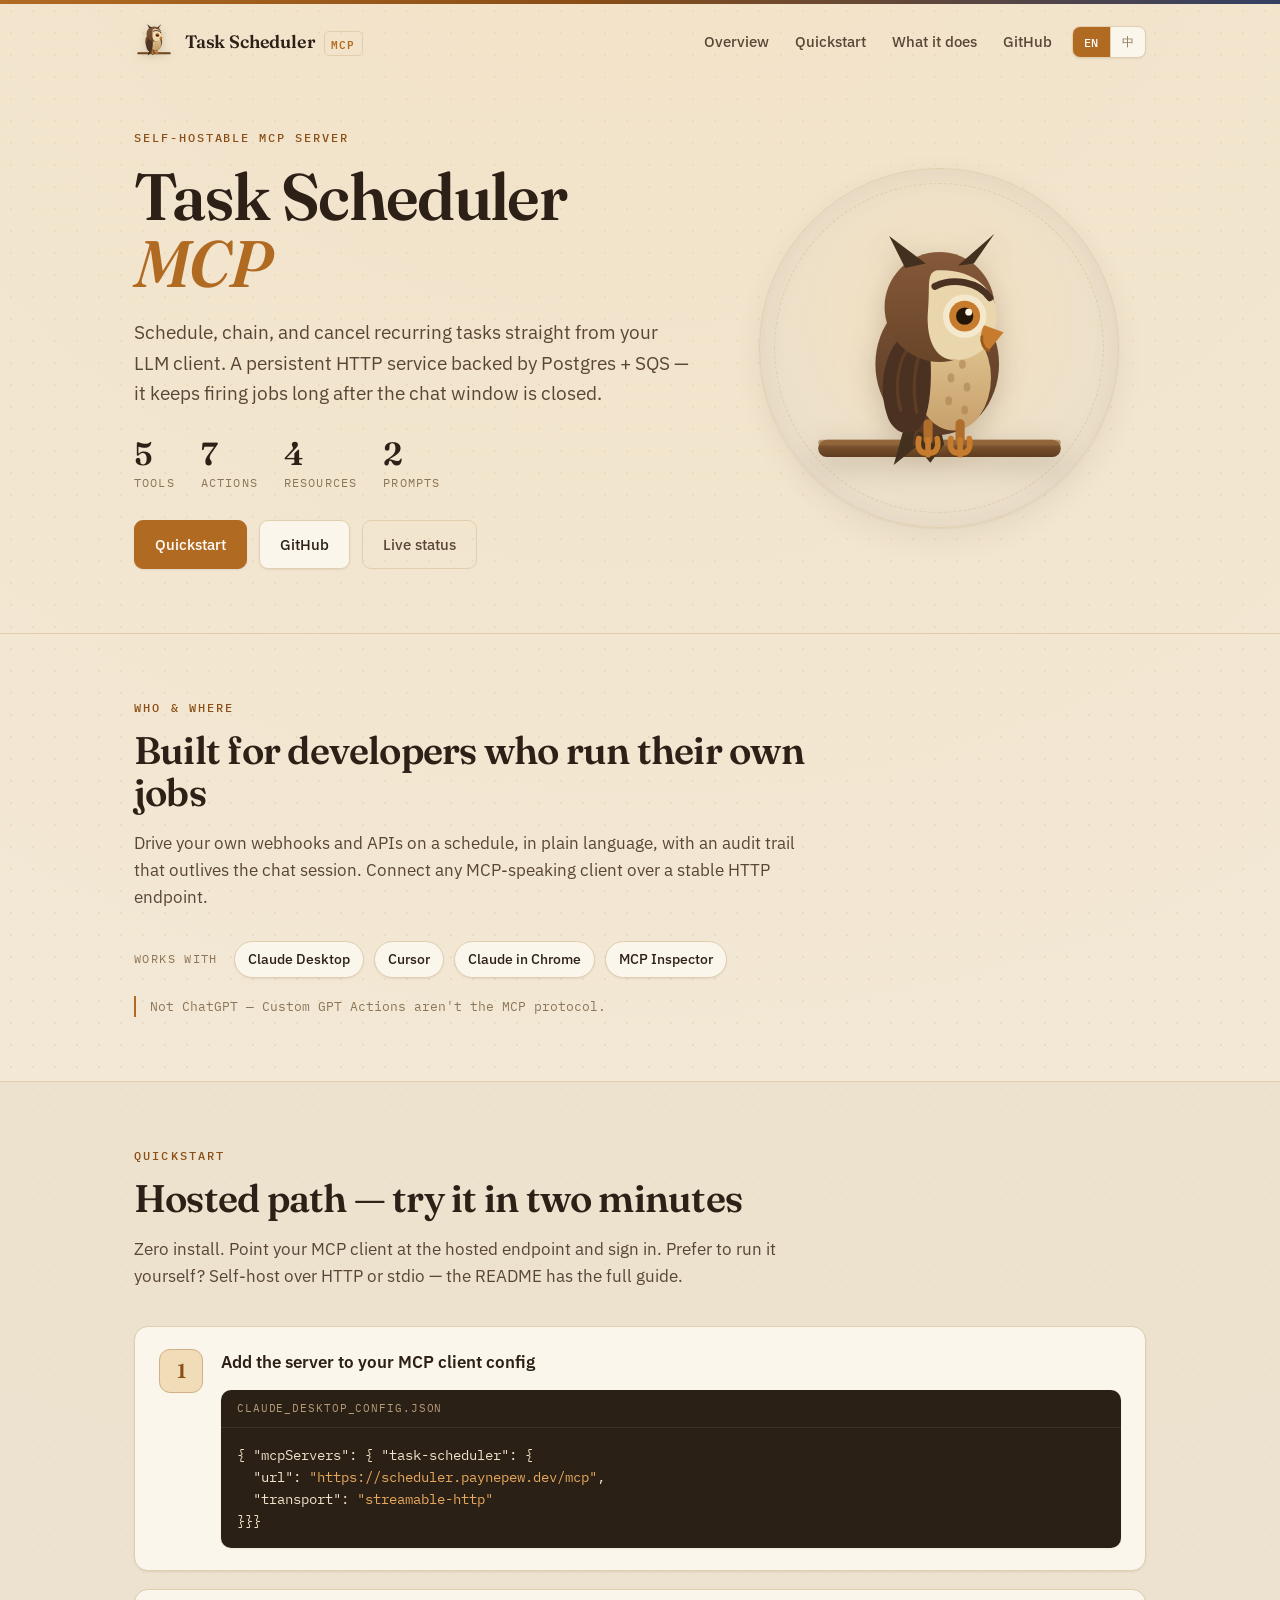
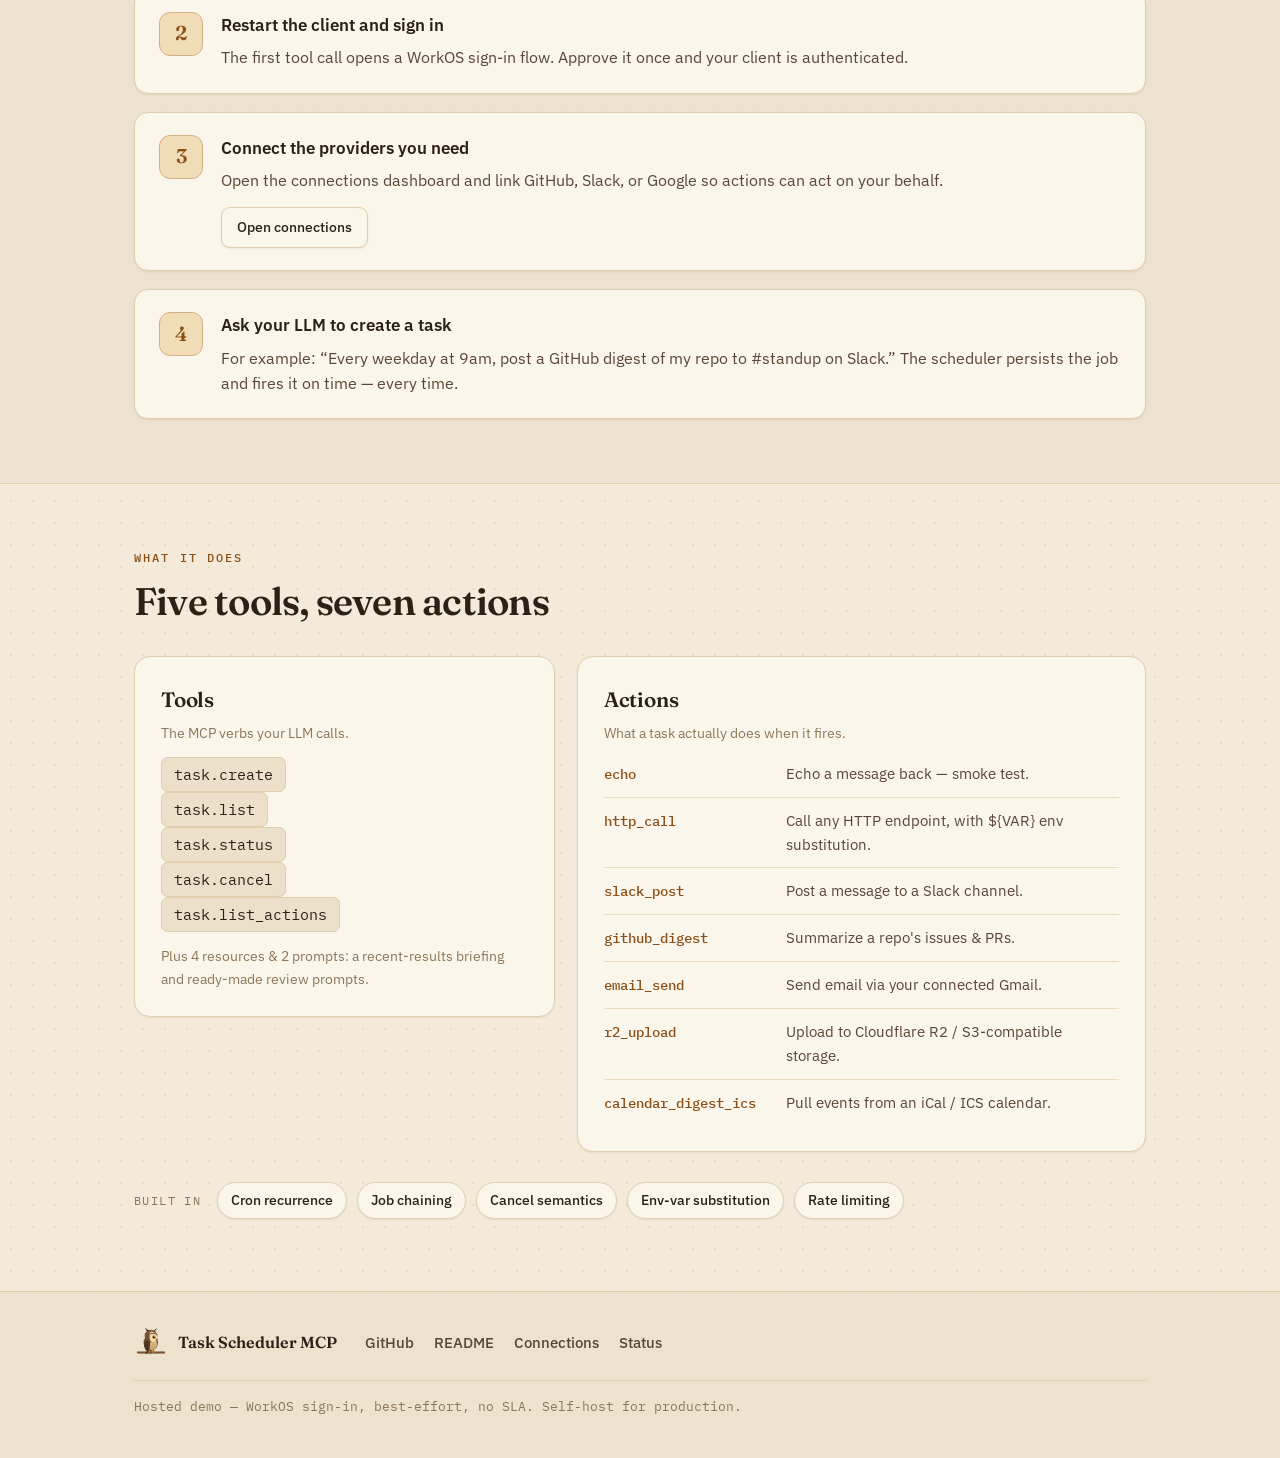
==== app/web/static/index.html @ 5f72a552 "feat: rebrand landing page (bilingual, beige design tokens, owl mark) Rebuild the static landing pag" ====
<!DOCTYPE html>
<html lang="en">
<head>
  <meta charset="UTF-8" />
  <meta name="viewport" content="width=device-width, initial-scale=1.0" />
  <meta name="description" data-en="Task Scheduler MCP — a self-hostable MCP server that lets your LLM client schedule, chain, and cancel recurring tasks, backed by Postgres + SQS." data-zh="Task Scheduler MCP — 一個可自架的 MCP 伺服器，讓你的 LLM 客戶端排程、串接、取消週期性任務，由 Postgres + SQS 驅動。" content="Task Scheduler MCP — a self-hostable MCP server that lets your LLM client schedule, chain, and cancel recurring tasks, backed by Postgres + SQS." />
  <meta name="theme-color" content="#F3EADA" />
  <meta property="og:type" content="website" />
  <meta property="og:url" content="https://scheduler.paynepew.dev/" />
  <meta property="og:title" content="Task Scheduler MCP" />
  <meta property="og:description" content="A self-hostable MCP server that lets your LLM client schedule, chain, and cancel recurring tasks." />
  <meta property="og:image" content="https://scheduler.paynepew.dev/og-image.png" />
  <meta property="og:image:width" content="1200" />
  <meta property="og:image:height" content="630" />
  <meta name="twitter:card" content="summary_large_image" />
  <meta name="twitter:title" content="Task Scheduler MCP" />
  <meta name="twitter:description" content="A self-hostable MCP server that lets your LLM client schedule, chain, and cancel recurring tasks." />
  <meta name="twitter:image" content="https://scheduler.paynepew.dev/og-image.png" />
  <title>Task Scheduler MCP</title>
  <link rel="icon" type="image/svg+xml" href="favicon.svg" />
  <link rel="apple-touch-icon" href="favicon.svg" />
  <link rel="preconnect" href="https://fonts.googleapis.com" />
  <link rel="preconnect" href="https://fonts.gstatic.com" crossorigin />
  <link href="https://fonts.googleapis.com/css2?family=Fraunces:opsz,wght@9..144,400;9..144,500;9..144,600;9..144,700&family=IBM+Plex+Mono:wght@400;500;600&family=IBM+Plex+Sans:wght@400;500;600&display=swap" rel="stylesheet" />
  <link rel="stylesheet" href="style.css" />
</head>
<body>
  <header class="site-header">
    <a class="brand" href="/" aria-label="Task Scheduler MCP home">
      <img src="owl.svg" alt="" width="40" height="40" class="brand-mark" />
      <span class="brand-name">Task&nbsp;Scheduler<span class="brand-mcp">MCP</span></span>
    </a>
    <nav class="site-nav" aria-label="Primary">
      <a href="#what" data-en="Overview" data-zh="總覽">Overview</a>
      <a href="#quickstart" data-en="Quickstart" data-zh="快速開始">Quickstart</a>
      <a href="#surface" data-en="What it does" data-zh="功能">What it does</a>
      <a href="https://github.com/PaynePew/task_scheduler_mcp">GitHub</a>
    </nav>
    <div class="lang" role="group" aria-label="Language / 語言">
      <button type="button" class="lang-btn" data-lang="en">EN</button>
      <button type="button" class="lang-btn" data-lang="zh">中</button>
    </div>
  </header>

  <main>
    <!-- HERO -->
    <section class="hero">
      <div class="hero-copy">
        <p class="kicker" data-en="Self-hostable MCP server" data-zh="可自架的 MCP 伺服器">Self-hostable MCP server</p>
        <h1 class="hero-title">Task Scheduler <span class="accent">MCP</span></h1>
        <p class="hero-tagline"
           data-en="Schedule, chain, and cancel recurring tasks straight from your LLM client. A persistent HTTP service backed by Postgres + SQS — it keeps firing jobs long after the chat window is closed."
           data-zh="直接從你的 LLM 客戶端排程、串接、取消週期性任務。一個由 Postgres + SQS 驅動的常駐 HTTP 服務 — 即使聊天視窗關掉，它仍會持續執行你的任務。">
          Schedule, chain, and cancel recurring tasks straight from your LLM client. A persistent HTTP service backed by Postgres + SQS — it keeps firing jobs long after the chat window is closed.
        </p>
        <ul class="stats" aria-label="MCP surface">
          <li><b>5</b><span data-en="tools" data-zh="工具">tools</span></li>
          <li><b>7</b><span data-en="actions" data-zh="動作">actions</span></li>
          <li><b>4</b><span data-en="resources" data-zh="資源">resources</span></li>
          <li><b>2</b><span data-en="prompts" data-zh="提示">prompts</span></li>
        </ul>
        <div class="cta-row">
          <a class="btn btn-primary" href="#quickstart" data-en="Quickstart" data-zh="快速開始">Quickstart</a>
          <a class="btn" href="https://github.com/PaynePew/task_scheduler_mcp">GitHub</a>
          <a class="btn btn-ghost" href="https://status.paynepew.dev" data-en="Live status" data-zh="服務狀態">Live status</a>
        </div>
      </div>
      <div class="hero-art" aria-hidden="true">
        <div class="moon-disc">
          <img src="owl.svg" alt="" width="300" height="300" class="hero-owl" />
        </div>
      </div>
    </section>

    <!-- OVERVIEW / CLIENTS -->
    <section id="what" class="band">
      <div class="wrap">
        <p class="eyebrow" data-en="Who &amp; where" data-zh="對象與環境">Who &amp; where</p>
        <h2 data-en="Built for developers who run their own jobs" data-zh="為自行管理任務的開發者打造">Built for developers who run their own jobs</h2>
        <p class="lead"
           data-en="Drive your own webhooks and APIs on a schedule, in plain language, with an audit trail that outlives the chat session. Connect any MCP-speaking client over a stable HTTP endpoint."
           data-zh="用自然語言，按排程驅動你自己的 webhook 與 API，並保留比聊天會話更長久的稽核紀錄。透過穩定的 HTTP 端點，連接任何支援 MCP 的客戶端。">
          Drive your own webhooks and APIs on a schedule, in plain language, with an audit trail that outlives the chat session. Connect any MCP-speaking client over a stable HTTP endpoint.
        </p>
        <div class="client-row">
          <span class="client-label" data-en="Works with" data-zh="支援">Works with</span>
          <span class="chip">Claude Desktop</span>
          <span class="chip">Cursor</span>
          <span class="chip">Claude in Chrome</span>
          <span class="chip">MCP Inspector</span>
        </div>
        <p class="fineprint"
           data-en="Not ChatGPT — Custom GPT Actions aren't the MCP protocol."
           data-zh="不支援 ChatGPT — Custom GPT Actions 並非 MCP 協定。">
          Not ChatGPT — Custom GPT Actions aren't the MCP protocol.
        </p>
      </div>
    </section>

    <!-- QUICKSTART -->
    <section id="quickstart" class="band band-alt">
      <div class="wrap">
        <p class="eyebrow" data-en="Quickstart" data-zh="快速開始">Quickstart</p>
        <h2 data-en="Hosted path — try it in two minutes" data-zh="託管路徑 — 兩分鐘上手">Hosted path — try it in two minutes</h2>
        <p class="lead"
           data-en="Zero install. Point your MCP client at the hosted endpoint and sign in. Prefer to run it yourself? Self-host over HTTP or stdio — the README has the full guide."
           data-zh="零安裝。把你的 MCP 客戶端指向託管端點並登入即可。想自己跑？可用 HTTP 或 stdio 自架 — 完整指南見 README。">
          Zero install. Point your MCP client at the hosted endpoint and sign in. Prefer to run it yourself? Self-host over HTTP or stdio — the README has the full guide.
        </p>

        <ol class="steps">
          <li class="step">
            <div class="step-no">1</div>
            <div class="step-body">
              <h3 data-en="Add the server to your MCP client config" data-zh="將伺服器加入 MCP 客戶端設定">Add the server to your MCP client config</h3>
              <pre class="code"><span class="code-tab">claude_desktop_config.json</span><code>{ "mcpServers": { "task-scheduler": {
  "url": <span class="s">"https://scheduler.paynepew.dev/mcp"</span>,
  "transport": <span class="s">"streamable-http"</span>
}}}</code></pre>
            </div>
          </li>
          <li class="step">
            <div class="step-no">2</div>
            <div class="step-body">
              <h3 data-en="Restart the client and sign in" data-zh="重啟客戶端並登入">Restart the client and sign in</h3>
              <p data-en="The first tool call opens a WorkOS sign-in flow. Approve it once and your client is authenticated."
                 data-zh="第一次呼叫工具會開啟 WorkOS 登入流程。核准一次後，你的客戶端即完成認證。">
                The first tool call opens a WorkOS sign-in flow. Approve it once and your client is authenticated.
              </p>
            </div>
          </li>
          <li class="step">
            <div class="step-no">3</div>
            <div class="step-body">
              <h3 data-en="Connect the providers you need" data-zh="連接你需要的服務">Connect the providers you need</h3>
              <p data-en="Open the connections dashboard and link GitHub, Slack, or Google so actions can act on your behalf."
                 data-zh="開啟連線面板，連接 GitHub、Slack 或 Google，讓動作能代你執行。">
                Open the connections dashboard and link GitHub, Slack, or Google so actions can act on your behalf.
              </p>
              <a class="btn btn-small" href="https://scheduler.paynepew.dev/connections" data-en="Open connections" data-zh="開啟連線面板">Open connections</a>
            </div>
          </li>
          <li class="step">
            <div class="step-no">4</div>
            <div class="step-body">
              <h3 data-en="Ask your LLM to create a task" data-zh="請你的 LLM 建立任務">Ask your LLM to create a task</h3>
              <p data-en="For example: “Every weekday at 9am, post a GitHub digest of my repo to #standup on Slack.” The scheduler persists the job and fires it on time — every time."
                 data-zh="例如：「每個工作日早上 9 點，把我 repo 的 GitHub 摘要貼到 Slack 的 #standup。」排程器會保存這個任務，並準時、每次都執行。">
                For example: “Every weekday at 9am, post a GitHub digest of my repo to #standup on Slack.” The scheduler persists the job and fires it on time — every time.
              </p>
            </div>
          </li>
        </ol>
      </div>
    </section>

    <!-- SURFACE -->
    <section id="surface" class="band">
      <div class="wrap">
        <p class="eyebrow" data-en="What it does" data-zh="功能">What it does</p>
        <h2 data-en="Five tools, seven actions" data-zh="五個工具，七種動作">Five tools, seven actions</h2>

        <div class="surface-grid">
          <div class="panel">
            <h3 class="panel-title" data-en="Tools" data-zh="工具">Tools</h3>
            <p class="panel-sub" data-en="The MCP verbs your LLM calls." data-zh="你的 LLM 呼叫的 MCP 動詞。">The MCP verbs your LLM calls.</p>
            <ul class="tool-list">
              <li><code>task.create</code></li>
              <li><code>task.list</code></li>
              <li><code>task.status</code></li>
              <li><code>task.cancel</code></li>
              <li><code>task.list_actions</code></li>
            </ul>
            <p class="panel-foot"
               data-en="Plus 4 resources & 2 prompts: a recent-results briefing and ready-made review prompts."
               data-zh="另含 4 個資源與 2 個提示：近期結果摘要與現成的回顧提示。">
              Plus 4 resources &amp; 2 prompts: a recent-results briefing and ready-made review prompts.
            </p>
          </div>

          <div class="panel">
            <h3 class="panel-title" data-en="Actions" data-zh="動作">Actions</h3>
            <p class="panel-sub" data-en="What a task actually does when it fires." data-zh="任務觸發時實際執行的工作。">What a task actually does when it fires.</p>
            <ul class="action-list">
              <li><code>echo</code><span data-en="Echo a message back — smoke test." data-zh="回傳訊息 — 煙霧測試。">Echo a message back — smoke test.</span></li>
              <li><code>http_call</code><span data-en="Call any HTTP endpoint, with ${VAR} env substitution." data-zh="呼叫任意 HTTP 端點，支援 ${VAR} 環境變數替換。">Call any HTTP endpoint, with ${VAR} env substitution.</span></li>
              <li><code>slack_post</code><span data-en="Post a message to a Slack channel." data-zh="發送訊息到 Slack 頻道。">Post a message to a Slack channel.</span></li>
              <li><code>github_digest</code><span data-en="Summarize a repo's issues &amp; PRs." data-zh="彙整某 repo 的 issues 與 PR。">Summarize a repo's issues &amp; PRs.</span></li>
              <li><code>email_send</code><span data-en="Send email via your connected Gmail." data-zh="透過已連接的 Gmail 寄送 email。">Send email via your connected Gmail.</span></li>
              <li><code>r2_upload</code><span data-en="Upload to Cloudflare R2 / S3-compatible storage." data-zh="上傳到 Cloudflare R2／S3 相容儲存。">Upload to Cloudflare R2 / S3-compatible storage.</span></li>
              <li><code>calendar_digest_ics</code><span data-en="Pull events from an iCal / ICS calendar." data-zh="從 iCal／ICS 行事曆擷取事件。">Pull events from an iCal / ICS calendar.</span></li>
            </ul>
          </div>
        </div>

        <div class="feature-strip">
          <span class="feature-label" data-en="Built in" data-zh="內建">Built in</span>
          <span class="chip" data-en="Cron recurrence" data-zh="Cron 週期排程">Cron recurrence</span>
          <span class="chip" data-en="Job chaining" data-zh="任務串接">Job chaining</span>
          <span class="chip" data-en="Cancel semantics" data-zh="取消語意">Cancel semantics</span>
          <span class="chip" data-en="Env-var substitution" data-zh="環境變數替換">Env-var substitution</span>
          <span class="chip" data-en="Rate limiting" data-zh="速率限制">Rate limiting</span>
        </div>
      </div>
    </section>
  </main>

  <footer class="site-footer">
    <div class="wrap footer-wrap">
      <div class="footer-brand">
        <img src="owl.svg" alt="" width="34" height="34" />
        <span>Task Scheduler MCP</span>
      </div>
      <nav class="footer-links" aria-label="Footer">
        <a href="https://github.com/PaynePew/task_scheduler_mcp">GitHub</a>
        <a href="https://github.com/PaynePew/task_scheduler_mcp#readme">README</a>
        <a href="https://scheduler.paynepew.dev/connections" data-en="Connections" data-zh="連線面板">Connections</a>
        <a href="https://status.paynepew.dev" data-en="Status" data-zh="狀態">Status</a>
      </nav>
      <p class="footer-note"
         data-en="Hosted demo — WorkOS sign-in, best-effort, no SLA. Self-host for production."
         data-zh="託管展示 — WorkOS 登入、盡力而為、無 SLA。正式使用請自行架設。">
        Hosted demo — WorkOS sign-in, best-effort, no SLA. Self-host for production.
      </p>
    </div>
  </footer>

  <script>
    (function () {
      var STORE = "tsmcp-lang";
      var nodes = document.querySelectorAll("[data-en][data-zh]");
      var buttons = document.querySelectorAll(".lang-btn");

      function apply(lang) {
        nodes.forEach(function (el) {
          var val = el.getAttribute("data-" + lang);
          if (val == null) return;
          if (el.tagName === "META") {
            el.setAttribute("content", val);
          } else {
            el.textContent = val;
          }
        });
        document.documentElement.lang = (lang === "zh") ? "zh-Hant" : "en";
        buttons.forEach(function (b) {
          var on = b.getAttribute("data-lang") === lang;
          b.classList.toggle("is-active", on);
          b.setAttribute("aria-pressed", on ? "true" : "false");
        });
        try { localStorage.setItem(STORE, lang); } catch (e) {}
      }

      var saved = null;
      try { saved = localStorage.getItem(STORE); } catch (e) {}
      var initial = saved || ((navigator.language || "").toLowerCase().indexOf("zh") === 0 ? "zh" : "en");

      buttons.forEach(function (b) {
        b.addEventListener("click", function () { apply(b.getAttribute("data-lang")); });
      });

      apply(initial);
    })();
  </script>
</body>
</html>
---- app/web/static/style.css ----
/* ============================================================
   Task Scheduler MCP — landing page
   Aesthetic: warm beige "paper" tool, editorial + utilitarian.
   Type: Fraunces (display) · IBM Plex Sans (body) · IBM Plex Mono (code).
   ============================================================ */

:root {
  --paper:      #F3EADA;
  --paper-2:    #ECE0CB;
  --card:       #FBF6EC;
  --ink:        #2C2017;
  --ink-2:      #5A4636;
  --ink-3:      #8C7659;
  --line:       #E0CEAF;
  --line-2:     #EADBC0;
  --accent:     #B16A22;
  --accent-2:   #8A4E16;
  --accent-soft:#F1DCB8;
  --night:      #344063;
  --code-bg:    #2B2016;
  --code-fg:    #F0E2C8;
  --code-muted: #B59A78;
  --code-accent:#E6A95C;
  --shadow:     0 1px 2px rgba(58,40,20,.06), 0 10px 30px rgba(58,40,20,.07);
  --shadow-sm:  0 1px 2px rgba(58,40,20,.08);

  --font-display: "Fraunces", Georgia, "Times New Roman", serif;
  --font-sans: "IBM Plex Sans", system-ui, -apple-system, "Segoe UI", sans-serif;
  --font-mono: "IBM Plex Mono", "SFMono-Regular", Consolas, monospace;

  --wrap: 1060px;
}

@media (prefers-color-scheme: dark) {
  :root {
    --paper:      #1E1710;
    --paper-2:    #251C13;
    --card:       #2A2017;
    --ink:        #F1E7D6;
    --ink-2:      #CDBA9E;
    --ink-3:      #9C876C;
    --line:       #3B2C1D;
    --line-2:     #45341f;
    --accent:     #E0A45C;
    --accent-2:   #F0BE7E;
    --accent-soft:#3A2B1A;
    --night:      #93A2CB;
    --code-bg:    #150E08;
    --code-fg:    #EFE0C6;
    --code-muted: #9A8260;
    --code-accent:#E8AB60;
    --shadow:     0 1px 2px rgba(0,0,0,.3), 0 12px 34px rgba(0,0,0,.4);
    --shadow-sm:  0 1px 2px rgba(0,0,0,.35);
  }
}

*, *::before, *::after { box-sizing: border-box; margin: 0; padding: 0; }

html { scroll-behavior: smooth; }

body {
  font-family: var(--font-sans);
  color: var(--ink);
  background-color: var(--paper);
  background-image:
    radial-gradient(circle at 50% -10%, color-mix(in srgb, var(--accent-soft) 60%, transparent), transparent 55%),
    radial-gradient(var(--line-2) 1px, transparent 1.2px);
  background-size: 100% 100%, 22px 22px;
  background-position: 0 0, 0 0;
  line-height: 1.62;
  -webkit-font-smoothing: antialiased;
  text-rendering: optimizeLegibility;
  overflow-x: hidden;
}

/* thin accent rail at the very top */
body::before {
  content: "";
  position: fixed;
  inset: 0 0 auto 0;
  height: 4px;
  background: linear-gradient(90deg, var(--accent) 0%, var(--accent-2) 45%, var(--night) 100%);
  z-index: 100;
}

::selection { background: var(--accent-soft); color: var(--ink); }

a { color: var(--accent-2); text-decoration: none; }
a:hover { text-decoration: underline; text-underline-offset: 3px; }

.wrap { max-width: var(--wrap); margin: 0 auto; padding: 0 24px; }

/* ---------- header ---------- */
.site-header {
  max-width: var(--wrap);
  margin: 0 auto;
  padding: 22px 24px 10px;
  display: flex;
  align-items: center;
  gap: 20px;
}
.brand { display: inline-flex; align-items: center; gap: 11px; color: var(--ink); }
.brand:hover { text-decoration: none; }
.brand-mark { display: block; filter: drop-shadow(0 2px 4px rgba(58,40,20,.18)); }
.brand-name {
  font-family: var(--font-display);
  font-weight: 600;
  font-size: 1.12rem;
  letter-spacing: -0.01em;
  line-height: 1;
}
.brand-mcp {
  font-family: var(--font-mono);
  font-weight: 600;
  font-size: 0.7rem;
  letter-spacing: 0.12em;
  color: var(--accent);
  border: 1px solid var(--line);
  border-radius: 5px;
  padding: 2px 6px;
  margin-left: 8px;
  vertical-align: middle;
}
.site-nav {
  margin-left: auto;
  display: flex;
  gap: 26px;
  font-size: 0.92rem;
}
.site-nav a {
  color: var(--ink-2);
  font-weight: 500;
}
.site-nav a:hover { color: var(--accent-2); text-decoration: none; }

.lang {
  display: inline-flex;
  border: 1px solid var(--line);
  border-radius: 8px;
  overflow: hidden;
  background: var(--card);
  box-shadow: var(--shadow-sm);
}
.lang-btn {
  font-family: var(--font-mono);
  font-size: 0.78rem;
  font-weight: 500;
  letter-spacing: 0.04em;
  padding: 6px 11px;
  border: 0;
  background: transparent;
  color: var(--ink-3);
  cursor: pointer;
  transition: background .15s ease, color .15s ease;
}
.lang-btn + .lang-btn { border-left: 1px solid var(--line); }
.lang-btn:hover { color: var(--ink); }
.lang-btn.is-active { background: var(--accent); color: #fff; }
@media (prefers-color-scheme: dark) { .lang-btn.is-active { color: #1E1710; } }

/* ---------- hero ---------- */
.hero {
  max-width: var(--wrap);
  margin: 0 auto;
  padding: 56px 24px 64px;
  display: grid;
  grid-template-columns: 1.15fr 0.85fr;
  gap: 40px;
  align-items: center;
}
.kicker {
  font-family: var(--font-mono);
  font-size: 0.76rem;
  font-weight: 500;
  letter-spacing: 0.16em;
  text-transform: uppercase;
  color: var(--accent-2);
  margin-bottom: 16px;
}
.hero-title {
  font-family: var(--font-display);
  font-optical-sizing: auto;
  font-weight: 600;
  font-size: clamp(2.5rem, 6.2vw, 4.1rem);
  line-height: 1.02;
  letter-spacing: -0.025em;
}
.hero-title .accent { color: var(--accent); font-style: italic; }
.hero-tagline {
  margin-top: 20px;
  max-width: 34em;
  font-size: clamp(1.02rem, 2.2vw, 1.16rem);
  color: var(--ink-2);
}

.stats {
  list-style: none;
  display: flex;
  flex-wrap: wrap;
  gap: 26px;
  margin: 30px 0 6px;
}
.stats li { display: flex; flex-direction: column; }
.stats b {
  font-family: var(--font-display);
  font-weight: 600;
  font-size: 2rem;
  line-height: 1;
  color: var(--ink);
}
.stats span {
  font-family: var(--font-mono);
  font-size: 0.72rem;
  letter-spacing: 0.1em;
  text-transform: uppercase;
  color: var(--ink-3);
  margin-top: 4px;
}

.cta-row { display: flex; flex-wrap: wrap; gap: 12px; margin-top: 28px; }

.btn {
  display: inline-flex;
  align-items: center;
  gap: 8px;
  font-family: var(--font-sans);
  font-size: 0.95rem;
  font-weight: 500;
  padding: 11px 20px;
  border-radius: 9px;
  border: 1px solid var(--line);
  background: var(--card);
  color: var(--ink);
  box-shadow: var(--shadow-sm);
  cursor: pointer;
  transition: transform .14s ease, box-shadow .14s ease, background .14s ease, border-color .14s ease;
}
.btn:hover { text-decoration: none; transform: translateY(-2px); box-shadow: var(--shadow); }
.btn-primary { background: var(--accent); border-color: var(--accent); color: #fff; }
@media (prefers-color-scheme: dark) { .btn-primary { color: #1E1710; } }
.btn-primary:hover { background: var(--accent-2); border-color: var(--accent-2); }
.btn-ghost { background: transparent; border-color: var(--line); color: var(--ink-2); box-shadow: none; }
.btn-ghost:hover { border-color: var(--accent); color: var(--accent-2); }
.btn-small { padding: 8px 15px; font-size: 0.88rem; }

/* hero art — owl on a moon disc */
.hero-art { display: flex; justify-content: center; }
.moon-disc {
  position: relative;
  width: min(360px, 80vw);
  aspect-ratio: 1;
  border-radius: 50%;
  background:
    radial-gradient(circle at 50% 42%, color-mix(in srgb, var(--accent-soft) 85%, #fff 10%), var(--paper-2) 72%);
  border: 1px solid var(--line);
  box-shadow: inset 0 2px 30px rgba(58,40,20,.06), var(--shadow);
  display: flex;
  align-items: flex-end;
  justify-content: center;
}
.moon-disc::after {
  content: "";
  position: absolute;
  inset: 14px;
  border-radius: 50%;
  border: 1px dashed color-mix(in srgb, var(--accent) 35%, transparent);
  opacity: .5;
}
.hero-owl {
  position: relative;
  width: 82%;
  height: auto;
  margin-bottom: 4%;
  filter: drop-shadow(0 8px 14px rgba(58,40,20,.22));
}

/* ---------- bands / sections ---------- */
.band { padding: 64px 0; border-top: 1px solid var(--line); }
.band-alt { background: color-mix(in srgb, var(--paper-2) 70%, transparent); }
.eyebrow {
  font-family: var(--font-mono);
  font-size: 0.74rem;
  font-weight: 500;
  letter-spacing: 0.18em;
  text-transform: uppercase;
  color: var(--accent-2);
  margin-bottom: 12px;
}
.band h2 {
  font-family: var(--font-display);
  font-optical-sizing: auto;
  font-weight: 600;
  font-size: clamp(1.7rem, 3.6vw, 2.4rem);
  line-height: 1.1;
  letter-spacing: -0.02em;
  max-width: 18em;
}
.lead {
  margin-top: 16px;
  max-width: 40em;
  font-size: 1.05rem;
  color: var(--ink-2);
}

/* clients */
.client-row {
  margin-top: 30px;
  display: flex;
  flex-wrap: wrap;
  align-items: center;
  gap: 10px;
}
.client-label, .feature-label {
  font-family: var(--font-mono);
  font-size: 0.72rem;
  letter-spacing: 0.12em;
  text-transform: uppercase;
  color: var(--ink-3);
  margin-right: 6px;
}
.chip {
  display: inline-flex;
  align-items: center;
  font-size: 0.88rem;
  font-weight: 500;
  padding: 6px 13px;
  border-radius: 999px;
  background: var(--card);
  border: 1px solid var(--line);
  color: var(--ink);
  box-shadow: var(--shadow-sm);
}
.fineprint {
  margin-top: 18px;
  font-family: var(--font-mono);
  font-size: 0.82rem;
  color: var(--ink-3);
  padding-left: 14px;
  border-left: 2px solid var(--accent);
}

/* ---------- steps ---------- */
.steps { list-style: none; margin-top: 36px; display: grid; gap: 18px; }
.step {
  display: grid;
  grid-template-columns: 44px 1fr;
  gap: 18px;
  background: var(--card);
  border: 1px solid var(--line);
  border-radius: 14px;
  padding: 22px 24px;
  box-shadow: var(--shadow-sm);
  transition: transform .16s ease, box-shadow .16s ease, border-color .16s ease;
}
.step:hover { transform: translateY(-2px); box-shadow: var(--shadow); border-color: color-mix(in srgb, var(--accent) 40%, var(--line)); }
.step-no {
  width: 44px; height: 44px;
  display: grid; place-items: center;
  border-radius: 11px;
  background: var(--accent-soft);
  border: 1px solid color-mix(in srgb, var(--accent) 30%, var(--line));
  color: var(--accent-2);
  font-family: var(--font-display);
  font-weight: 600;
  font-size: 1.25rem;
}
.step-body h3 {
  font-family: var(--font-sans);
  font-weight: 600;
  font-size: 1.06rem;
  margin-bottom: 6px;
}
.step-body p { color: var(--ink-2); font-size: 0.98rem; }
.step-body .btn { margin-top: 14px; }

/* code */
.code {
  margin-top: 14px;
  background: var(--code-bg);
  border-radius: 10px;
  overflow: hidden;
  box-shadow: var(--shadow-sm);
}
.code-tab {
  display: block;
  font-family: var(--font-mono);
  font-size: 0.7rem;
  letter-spacing: 0.08em;
  text-transform: uppercase;
  color: var(--code-muted);
  padding: 9px 16px;
  border-bottom: 1px solid rgba(255,255,255,.07);
}
.code code {
  display: block;
  font-family: var(--font-mono);
  font-size: 0.86rem;
  line-height: 1.6;
  color: var(--code-fg);
  padding: 16px;
  overflow-x: auto;
  white-space: pre;
}
.code .s { color: var(--code-accent); }

/* ---------- surface ---------- */
.surface-grid {
  margin-top: 34px;
  display: grid;
  grid-template-columns: 0.85fr 1.15fr;
  gap: 22px;
  align-items: start;
}
.panel {
  background: var(--card);
  border: 1px solid var(--line);
  border-radius: 16px;
  padding: 26px;
  box-shadow: var(--shadow-sm);
}
.panel-title {
  font-family: var(--font-display);
  font-weight: 600;
  font-size: 1.3rem;
  letter-spacing: -0.01em;
}
.panel-sub { color: var(--ink-3); font-size: 0.9rem; margin: 4px 0 18px; }
.tool-list { list-style: none; display: flex; flex-direction: column; gap: 9px; }
.tool-list code {
  font-family: var(--font-mono);
  font-size: 0.92rem;
  color: var(--ink);
  background: var(--paper-2);
  border: 1px solid var(--line);
  border-radius: 7px;
  padding: 7px 12px;
}
.panel-foot { margin-top: 18px; font-size: 0.86rem; color: var(--ink-3); }

.action-list { list-style: none; display: flex; flex-direction: column; }
.action-list li {
  display: grid;
  grid-template-columns: 168px 1fr;
  gap: 14px;
  align-items: baseline;
  padding: 11px 0;
  border-top: 1px solid var(--line-2);
}
.action-list li:first-child { border-top: 0; padding-top: 0; }
.action-list code {
  font-family: var(--font-mono);
  font-size: 0.86rem;
  font-weight: 500;
  color: var(--accent-2);
}
.action-list span { color: var(--ink-2); font-size: 0.92rem; }

.feature-strip {
  margin-top: 30px;
  display: flex;
  flex-wrap: wrap;
  align-items: center;
  gap: 10px;
}

/* ---------- footer ---------- */
.site-footer {
  border-top: 1px solid var(--line);
  background: color-mix(in srgb, var(--paper-2) 80%, transparent);
  padding: 34px 0 40px;
  margin-top: 8px;
}
.footer-wrap {
  display: flex;
  flex-wrap: wrap;
  align-items: center;
  gap: 16px 28px;
}
.footer-brand {
  display: inline-flex;
  align-items: center;
  gap: 10px;
  font-family: var(--font-display);
  font-weight: 600;
  font-size: 1rem;
}
.footer-links { display: flex; flex-wrap: wrap; gap: 20px; font-size: 0.92rem; }
.footer-links a { color: var(--ink-2); font-weight: 500; }
.footer-links a:hover { color: var(--accent-2); text-decoration: none; }
.footer-note {
  width: 100%;
  font-family: var(--font-mono);
  font-size: 0.8rem;
  color: var(--ink-3);
  border-top: 1px solid var(--line);
  padding-top: 16px;
  margin-top: 4px;
}

/* ---------- motion ---------- */
@keyframes rise {
  from { opacity: 0; transform: translateY(16px); }
  to   { opacity: 1; transform: none; }
}
.hero-copy > * { animation: rise .6s cubic-bezier(.2,.7,.2,1) both; }
.hero-copy > .kicker     { animation-delay: .02s; }
.hero-copy > .hero-title { animation-delay: .08s; }
.hero-copy > .hero-tagline { animation-delay: .16s; }
.hero-copy > .stats      { animation-delay: .24s; }
.hero-copy > .cta-row    { animation-delay: .32s; }
.hero-art { animation: rise .8s cubic-bezier(.2,.7,.2,1) both; animation-delay: .2s; }

@media (prefers-reduced-motion: reduce) {
  html { scroll-behavior: auto; }
  .hero-copy > *, .hero-art { animation: none; }
  .btn:hover, .step:hover { transform: none; }
}

/* ---------- responsive ---------- */
@media (max-width: 860px) {
  .hero {
    grid-template-columns: 1fr;
    padding: 36px 24px 48px;
    gap: 28px;
  }
  .hero-art { order: -1; }
  .moon-disc { width: min(280px, 70vw); }
  .surface-grid { grid-template-columns: 1fr; }
}

@media (max-width: 720px) {
  .site-header { flex-wrap: wrap; gap: 14px; }
  .site-nav { order: 3; width: 100%; margin-left: 0; gap: 18px; flex-wrap: wrap; }
  .lang { margin-left: auto; }
}

@media (max-width: 560px) {
  .action-list li { grid-template-columns: 1fr; gap: 3px; }
  .action-list code { font-size: 0.82rem; }
  .stats { gap: 20px; }
  .step { grid-template-columns: 1fr; }
  .step-no { width: 40px; height: 40px; }
  .band { padding: 48px 0; }
}
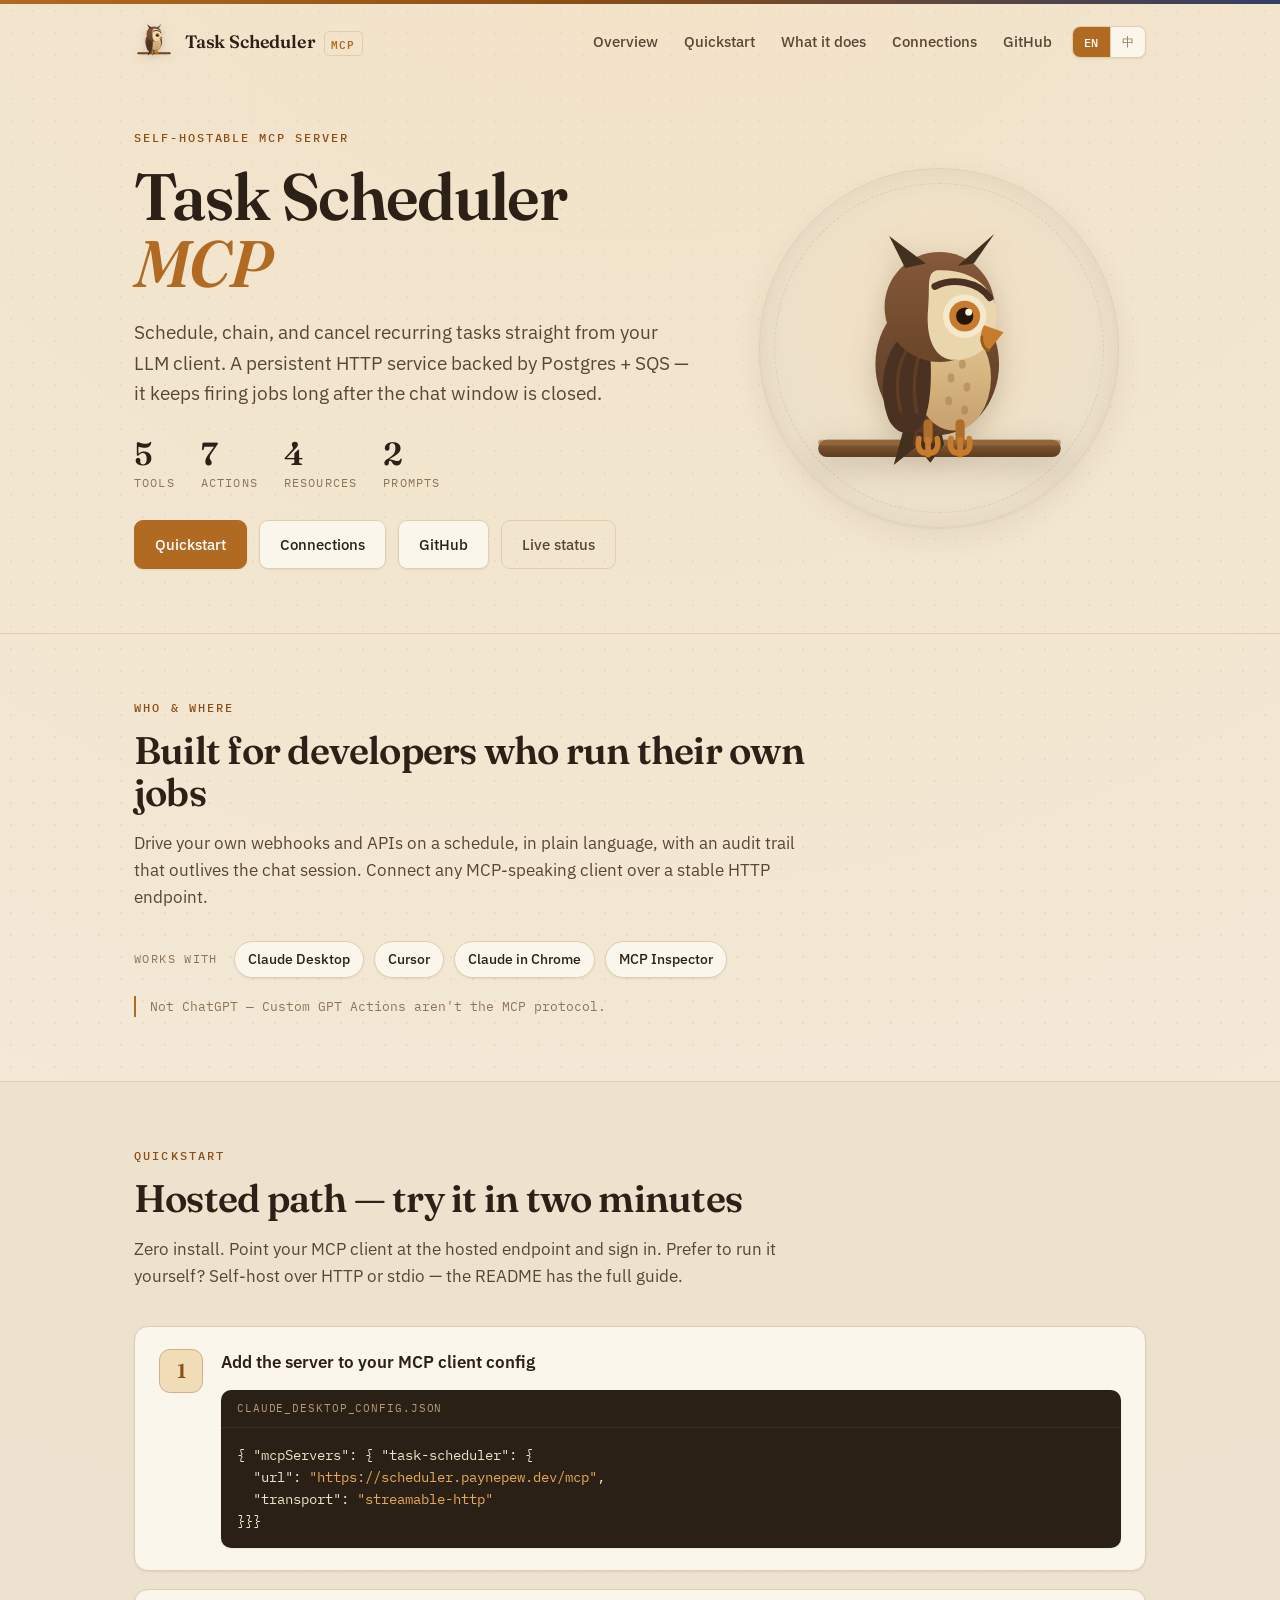
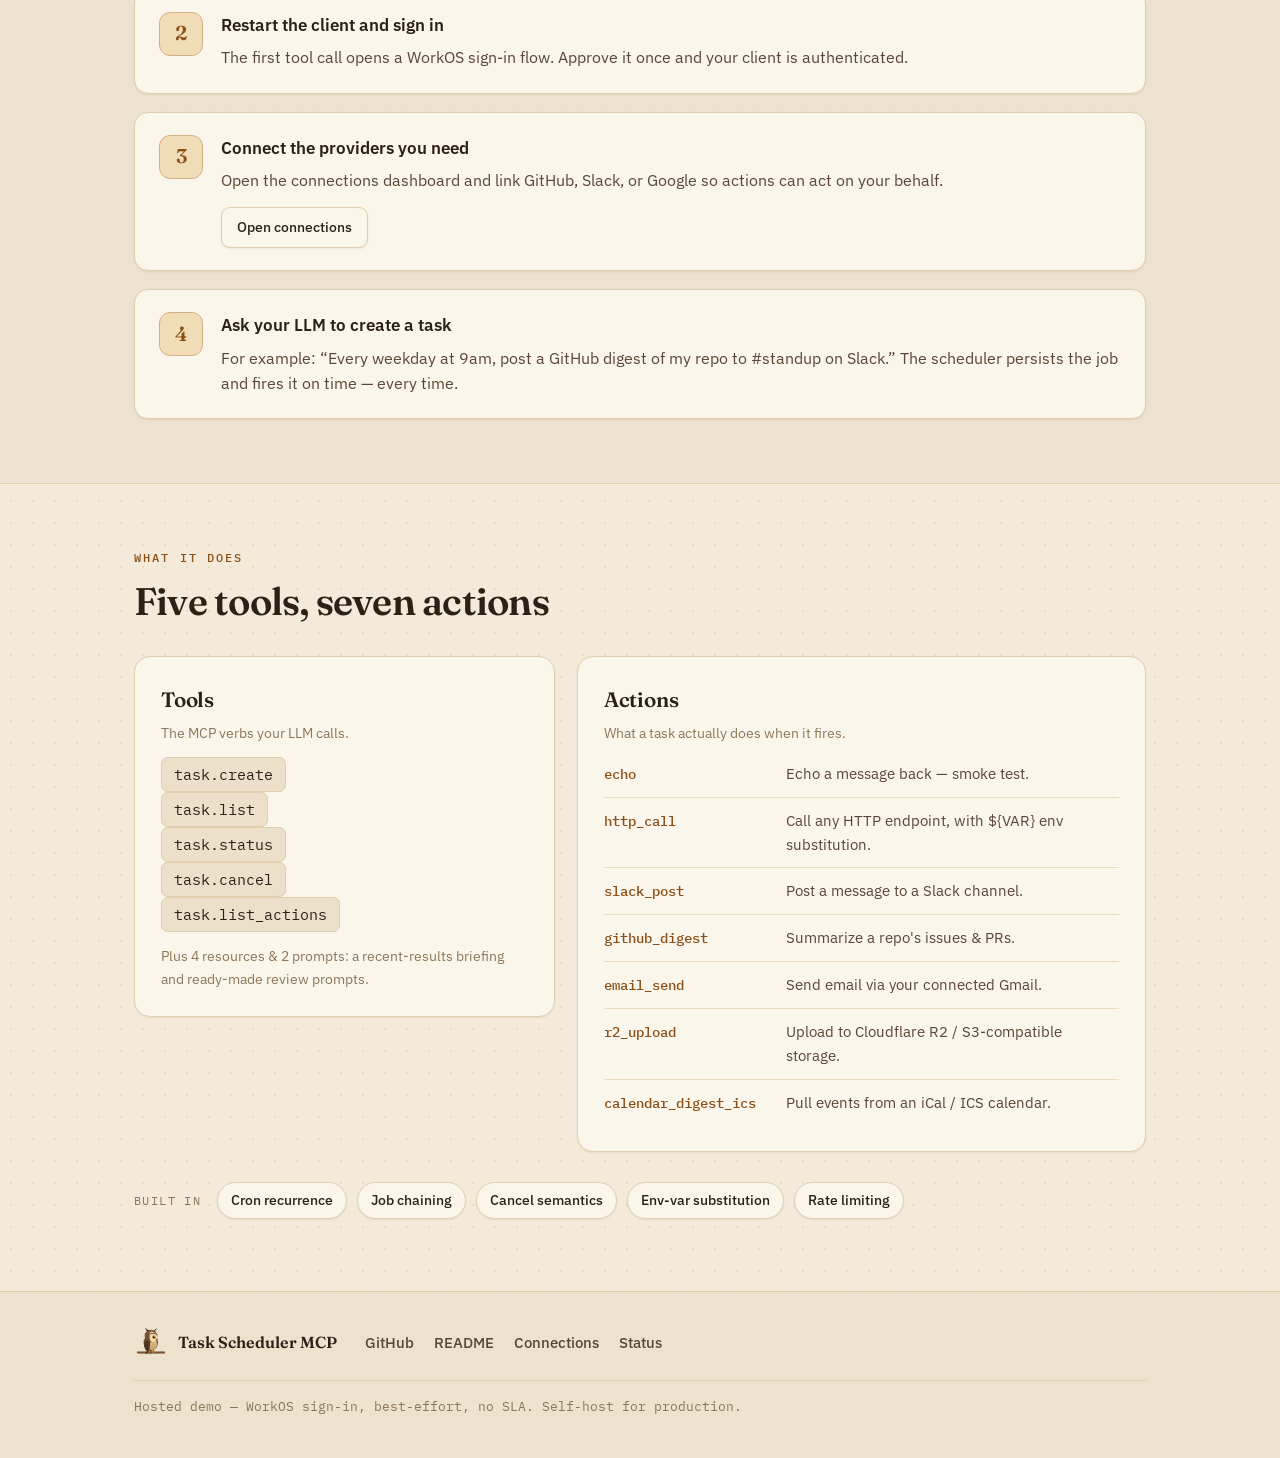
==== commit 8b935b1d: "feat(web): add Connections link to landing header and hero CTA" ====
--- a/app/web/static/index.html
+++ b/app/web/static/index.html
@@ -34,6 +34,7 @@
       <a href="#what" data-en="Overview" data-zh="總覽">Overview</a>
       <a href="#quickstart" data-en="Quickstart" data-zh="快速開始">Quickstart</a>
       <a href="#surface" data-en="What it does" data-zh="功能">What it does</a>
+      <a href="https://scheduler.paynepew.dev/connections" data-en="Connections" data-zh="連線">Connections</a>
       <a href="https://github.com/PaynePew/task_scheduler_mcp">GitHub</a>
     </nav>
     <div class="lang" role="group" aria-label="Language / 語言">
@@ -61,6 +62,7 @@
         </ul>
         <div class="cta-row">
           <a class="btn btn-primary" href="#quickstart" data-en="Quickstart" data-zh="快速開始">Quickstart</a>
+          <a class="btn" href="https://scheduler.paynepew.dev/connections" data-en="Connections" data-zh="連線面板">Connections</a>
           <a class="btn" href="https://github.com/PaynePew/task_scheduler_mcp">GitHub</a>
           <a class="btn btn-ghost" href="https://status.paynepew.dev" data-en="Live status" data-zh="服務狀態">Live status</a>
         </div>
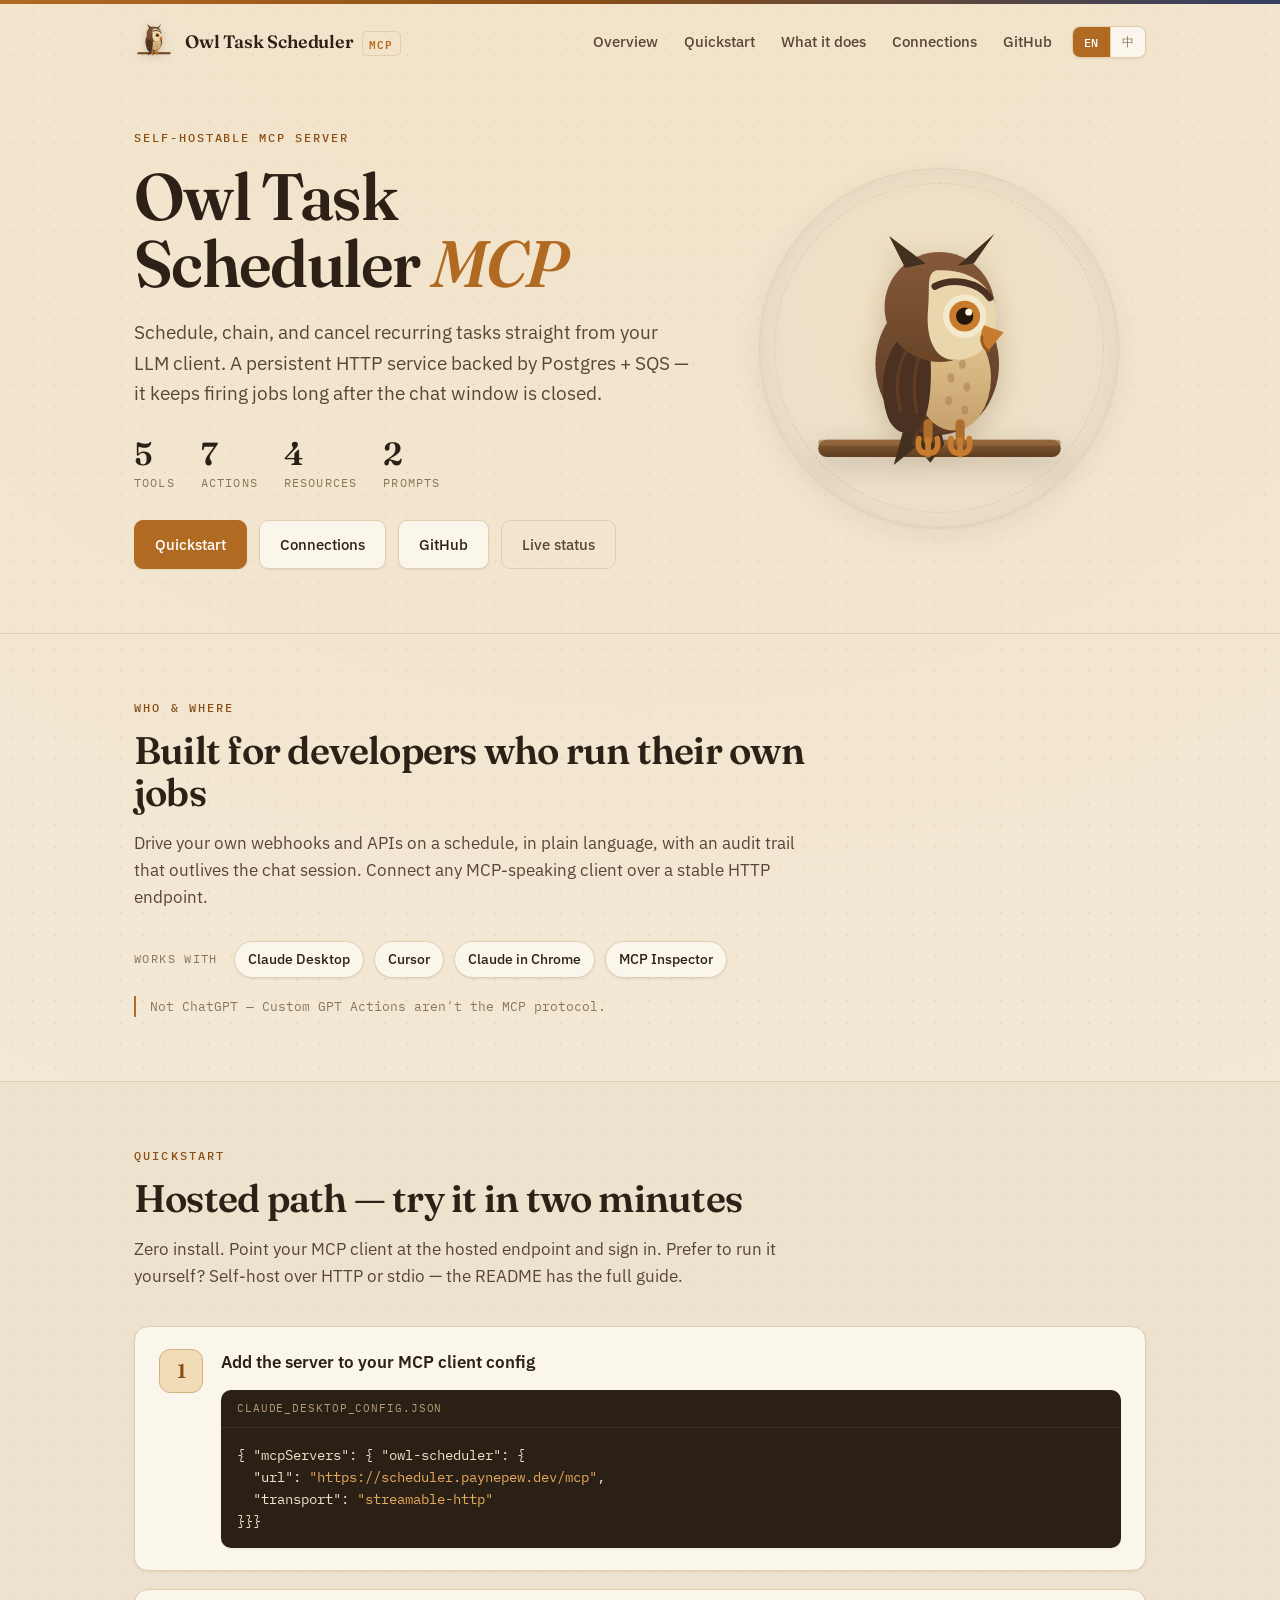
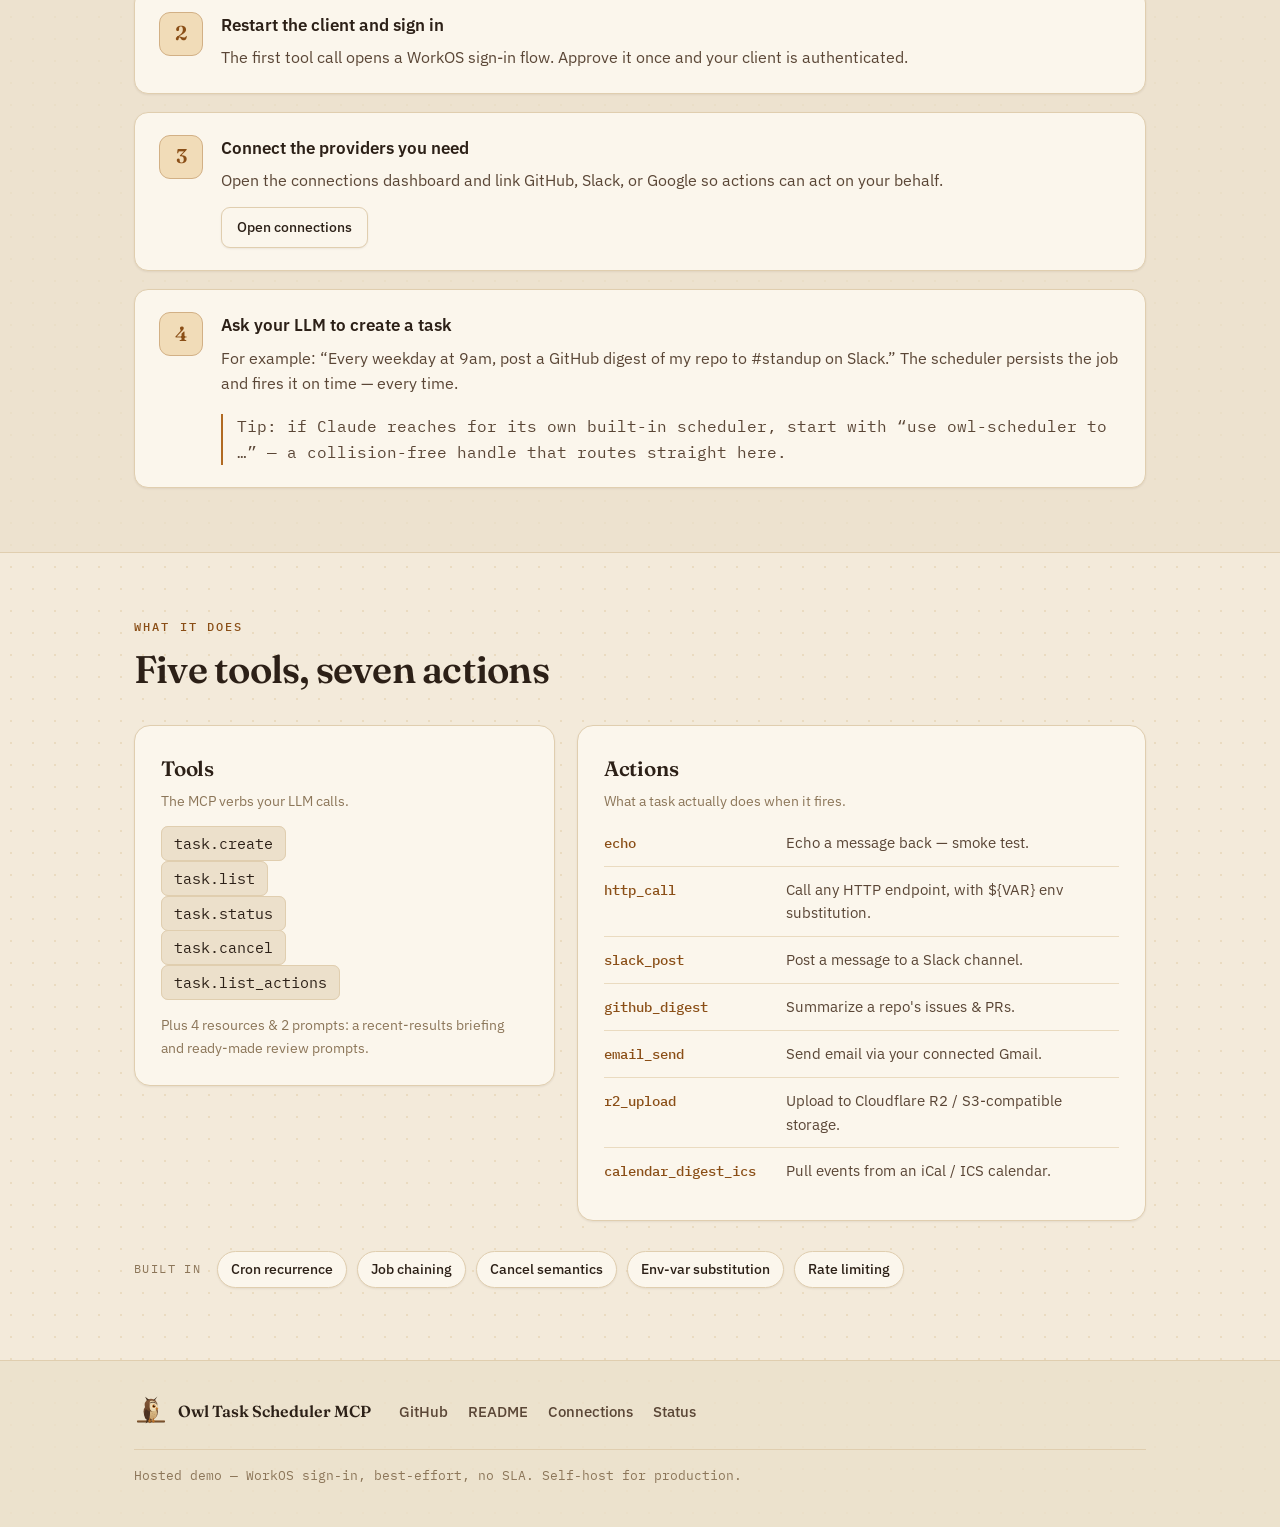
==== commit ae91f71b: "feat: rebrand to "Owl Task Scheduler MCP" with owl-scheduler routing identity Disambiguate from Clau" ====
--- a/app/web/static/index.html
+++ b/app/web/static/index.html
@@ -3,20 +3,20 @@
 <head>
   <meta charset="UTF-8" />
   <meta name="viewport" content="width=device-width, initial-scale=1.0" />
-  <meta name="description" data-en="Task Scheduler MCP — a self-hostable MCP server that lets your LLM client schedule, chain, and cancel recurring tasks, backed by Postgres + SQS." data-zh="Task Scheduler MCP — 一個可自架的 MCP 伺服器，讓你的 LLM 客戶端排程、串接、取消週期性任務，由 Postgres + SQS 驅動。" content="Task Scheduler MCP — a self-hostable MCP server that lets your LLM client schedule, chain, and cancel recurring tasks, backed by Postgres + SQS." />
+  <meta name="description" data-en="Owl Task Scheduler MCP — a self-hostable MCP server that lets your LLM client schedule, chain, and cancel recurring tasks, backed by Postgres + SQS." data-zh="Owl Task Scheduler MCP — 一個可自架的 MCP 伺服器，讓你的 LLM 客戶端排程、串接、取消週期性任務，由 Postgres + SQS 驅動。" content="Owl Task Scheduler MCP — a self-hostable MCP server that lets your LLM client schedule, chain, and cancel recurring tasks, backed by Postgres + SQS." />
   <meta name="theme-color" content="#F3EADA" />
   <meta property="og:type" content="website" />
   <meta property="og:url" content="https://scheduler.paynepew.dev/" />
-  <meta property="og:title" content="Task Scheduler MCP" />
+  <meta property="og:title" content="Owl Task Scheduler MCP" />
   <meta property="og:description" content="A self-hostable MCP server that lets your LLM client schedule, chain, and cancel recurring tasks." />
   <meta property="og:image" content="https://scheduler.paynepew.dev/og-image.png" />
   <meta property="og:image:width" content="1200" />
   <meta property="og:image:height" content="630" />
   <meta name="twitter:card" content="summary_large_image" />
-  <meta name="twitter:title" content="Task Scheduler MCP" />
+  <meta name="twitter:title" content="Owl Task Scheduler MCP" />
   <meta name="twitter:description" content="A self-hostable MCP server that lets your LLM client schedule, chain, and cancel recurring tasks." />
   <meta name="twitter:image" content="https://scheduler.paynepew.dev/og-image.png" />
-  <title>Task Scheduler MCP</title>
+  <title>Owl Task Scheduler MCP</title>
   <link rel="icon" type="image/svg+xml" href="favicon.svg" />
   <link rel="apple-touch-icon" href="favicon.svg" />
   <link rel="preconnect" href="https://fonts.googleapis.com" />
@@ -26,9 +26,9 @@
 </head>
 <body>
   <header class="site-header">
-    <a class="brand" href="/" aria-label="Task Scheduler MCP home">
+    <a class="brand" href="/" aria-label="Owl Task Scheduler MCP home">
       <img src="owl.svg" alt="" width="40" height="40" class="brand-mark" />
-      <span class="brand-name">Task&nbsp;Scheduler<span class="brand-mcp">MCP</span></span>
+      <span class="brand-name">Owl&nbsp;Task&nbsp;Scheduler<span class="brand-mcp">MCP</span></span>
     </a>
     <nav class="site-nav" aria-label="Primary">
       <a href="#what" data-en="Overview" data-zh="總覽">Overview</a>
@@ -48,7 +48,7 @@
     <section class="hero">
       <div class="hero-copy">
         <p class="kicker" data-en="Self-hostable MCP server" data-zh="可自架的 MCP 伺服器">Self-hostable MCP server</p>
-        <h1 class="hero-title">Task Scheduler <span class="accent">MCP</span></h1>
+        <h1 class="hero-title">Owl Task Scheduler <span class="accent">MCP</span></h1>
         <p class="hero-tagline"
            data-en="Schedule, chain, and cancel recurring tasks straight from your LLM client. A persistent HTTP service backed by Postgres + SQS — it keeps firing jobs long after the chat window is closed."
            data-zh="直接從你的 LLM 客戶端排程、串接、取消週期性任務。一個由 Postgres + SQS 驅動的常駐 HTTP 服務 — 即使聊天視窗關掉，它仍會持續執行你的任務。">
@@ -115,7 +115,7 @@
             <div class="step-no">1</div>
             <div class="step-body">
               <h3 data-en="Add the server to your MCP client config" data-zh="將伺服器加入 MCP 客戶端設定">Add the server to your MCP client config</h3>
-              <pre class="code"><span class="code-tab">claude_desktop_config.json</span><code>{ "mcpServers": { "task-scheduler": {
+              <pre class="code"><span class="code-tab">claude_desktop_config.json</span><code>{ "mcpServers": { "owl-scheduler": {
   "url": <span class="s">"https://scheduler.paynepew.dev/mcp"</span>,
   "transport": <span class="s">"streamable-http"</span>
 }}}</code></pre>
@@ -149,6 +149,11 @@
               <p data-en="For example: “Every weekday at 9am, post a GitHub digest of my repo to #standup on Slack.” The scheduler persists the job and fires it on time — every time."
                  data-zh="例如：「每個工作日早上 9 點，把我 repo 的 GitHub 摘要貼到 Slack 的 #standup。」排程器會保存這個任務，並準時、每次都執行。">
                 For example: “Every weekday at 9am, post a GitHub digest of my repo to #standup on Slack.” The scheduler persists the job and fires it on time — every time.
+              </p>
+              <p class="fineprint"
+                 data-en="Tip: if Claude reaches for its own built-in scheduler, start with “use owl-scheduler to …” — a collision-free handle that routes straight here."
+                 data-zh="提示：若 Claude 改用它內建的排程器，請以「use owl-scheduler to …」開頭——這個無衝突的名稱會直接指向本服務。">
+                Tip: if Claude reaches for its own built-in scheduler, start with “use owl-scheduler to …” — a collision-free handle that routes straight here.
               </p>
             </div>
           </li>
@@ -211,7 +216,7 @@
     <div class="wrap footer-wrap">
       <div class="footer-brand">
         <img src="owl.svg" alt="" width="34" height="34" />
-        <span>Task Scheduler MCP</span>
+        <span>Owl Task Scheduler MCP</span>
       </div>
       <nav class="footer-links" aria-label="Footer">
         <a href="https://github.com/PaynePew/task_scheduler_mcp">GitHub</a>
--- a/app/web/static/style.css
+++ b/app/web/static/style.css
@@ -1,5 +1,5 @@
 /* ============================================================
-   Task Scheduler MCP — landing page
+   Owl Task Scheduler MCP — landing page
    Aesthetic: warm beige "paper" tool, editorial + utilitarian.
    Type: Fraunces (display) · IBM Plex Sans (body) · IBM Plex Mono (code).
    ============================================================ */
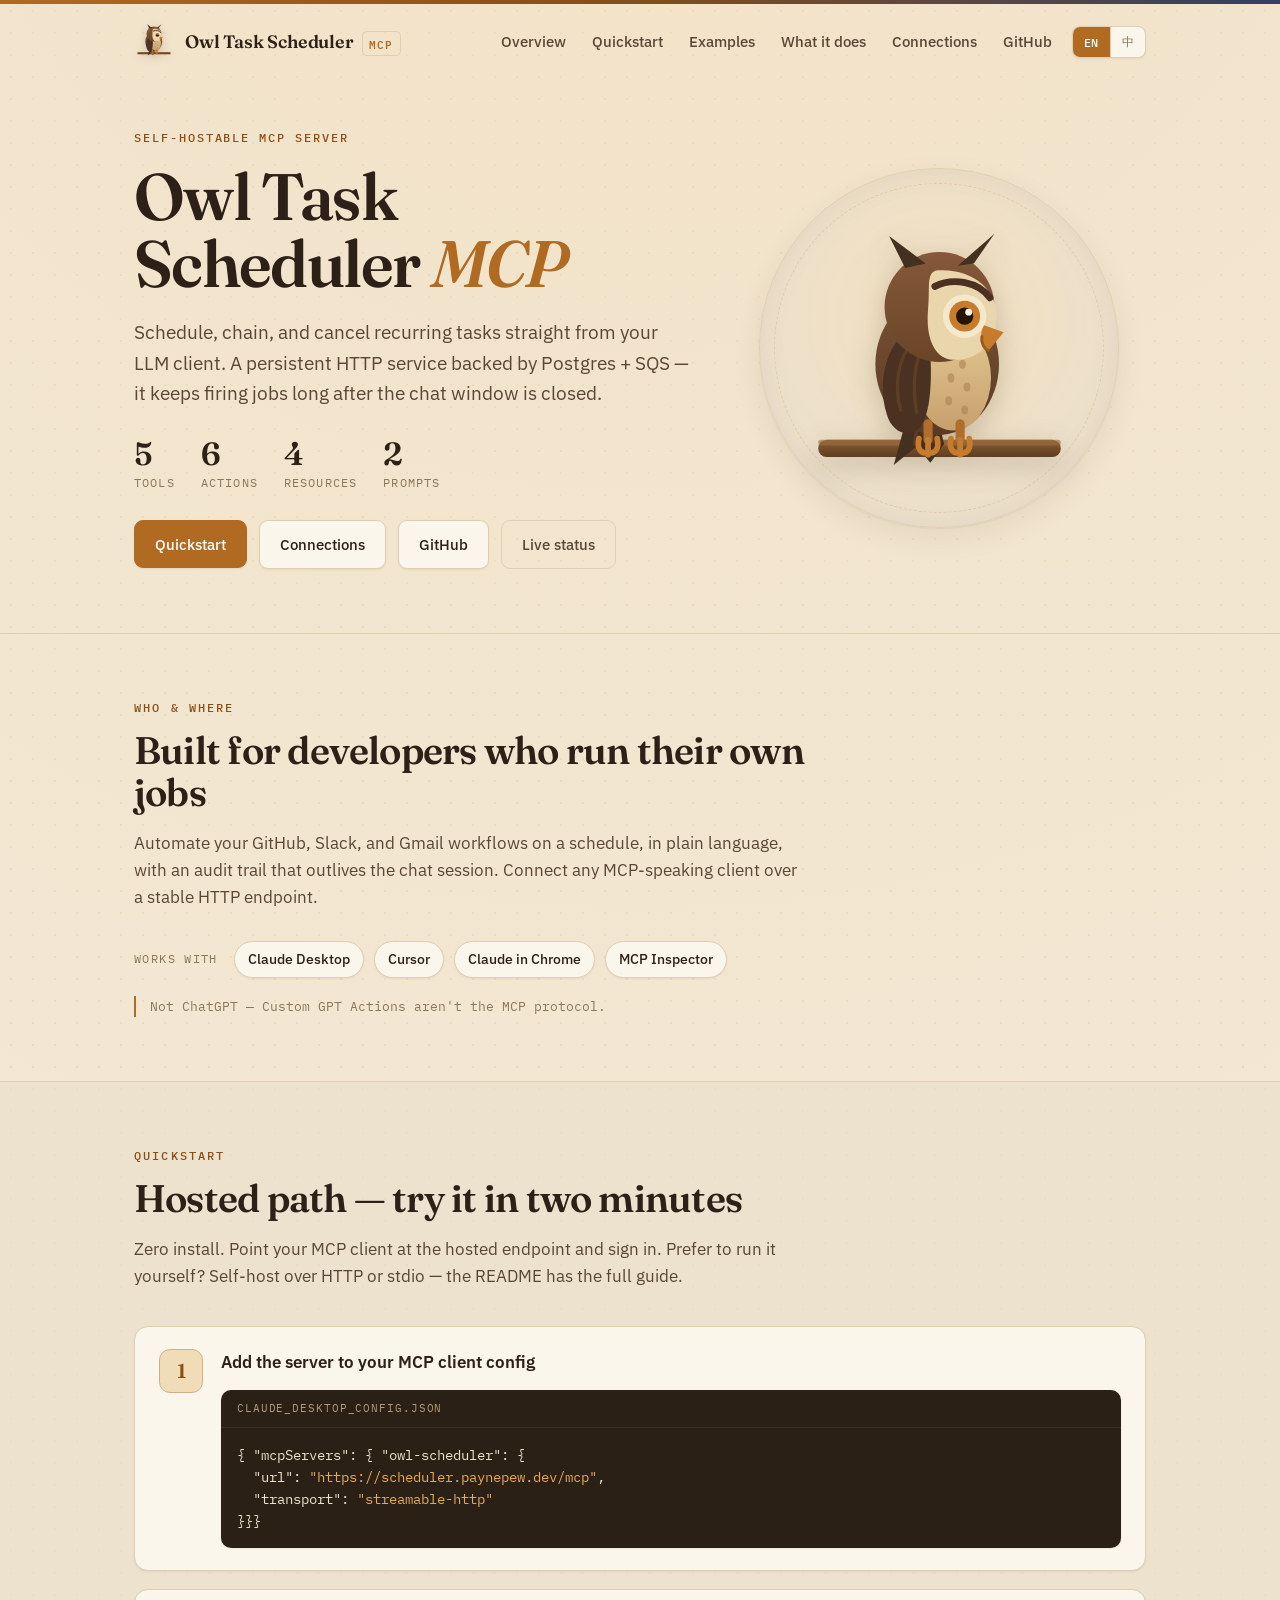
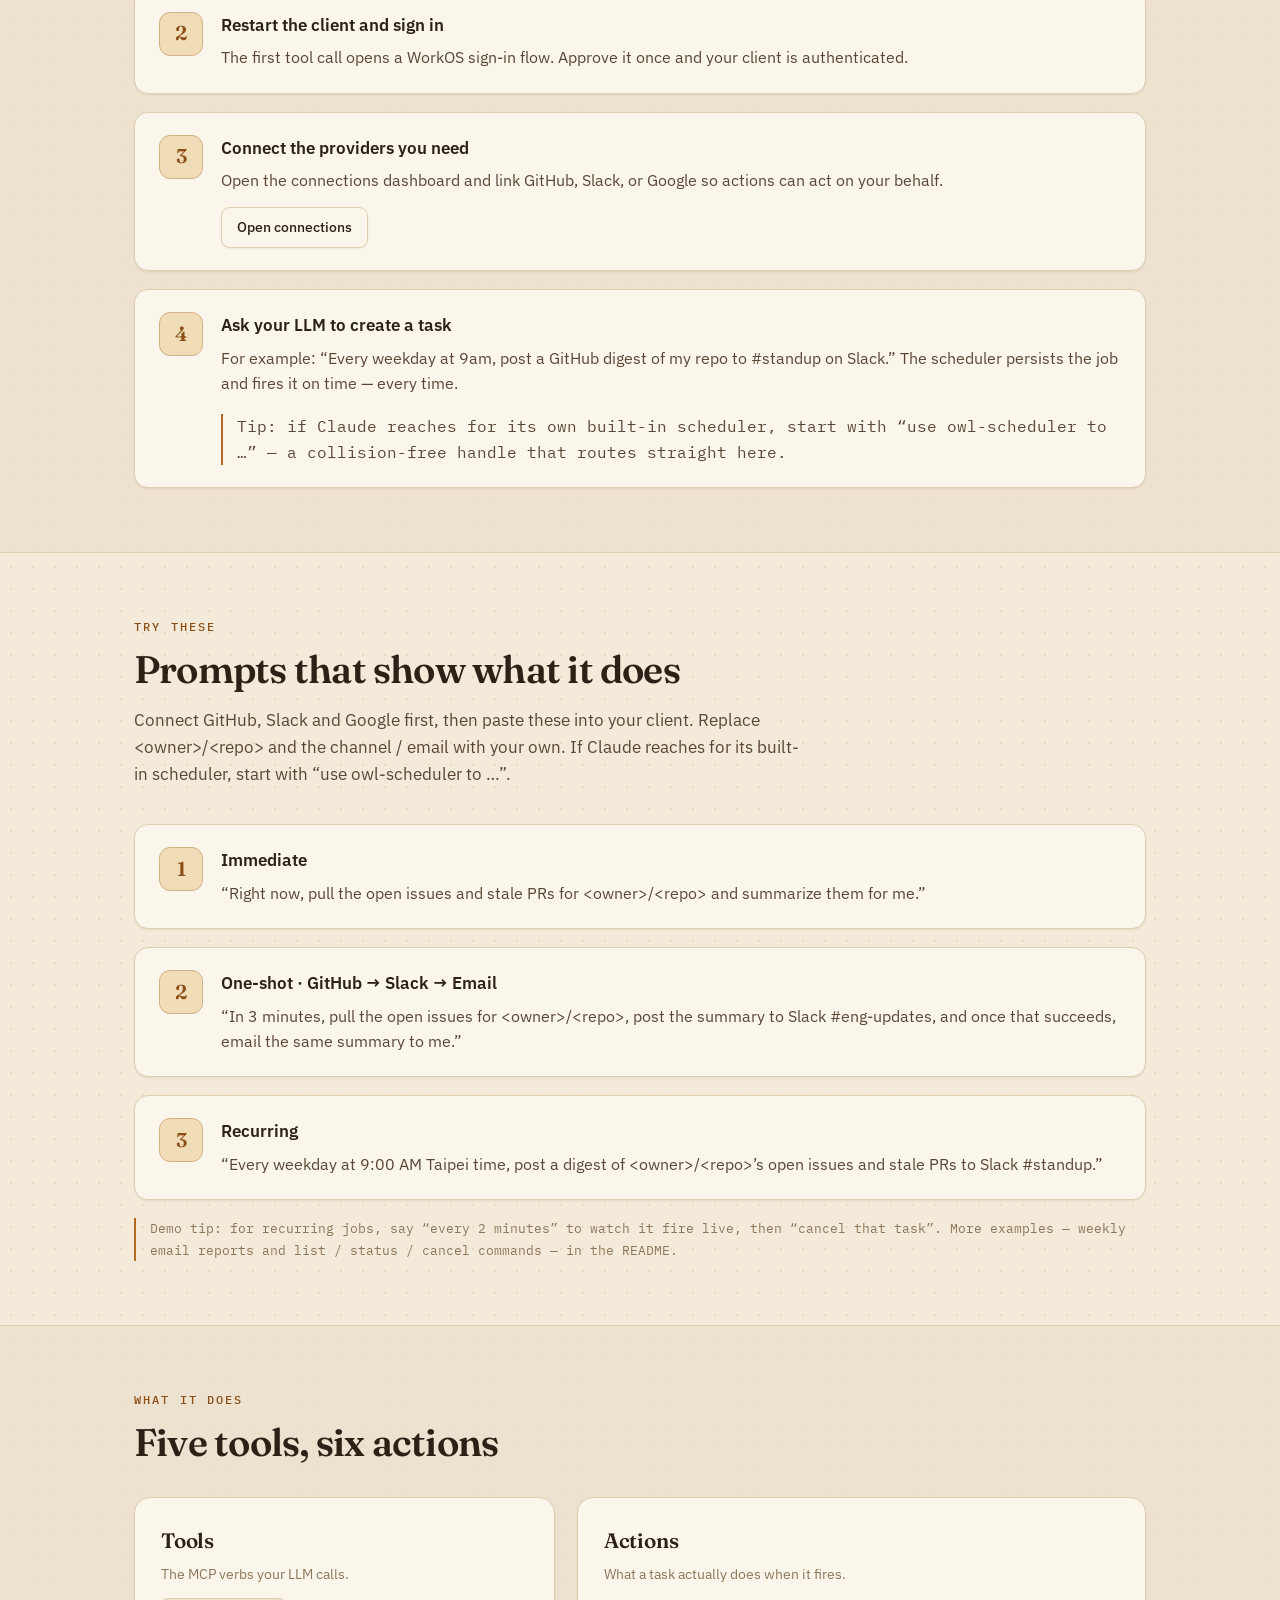
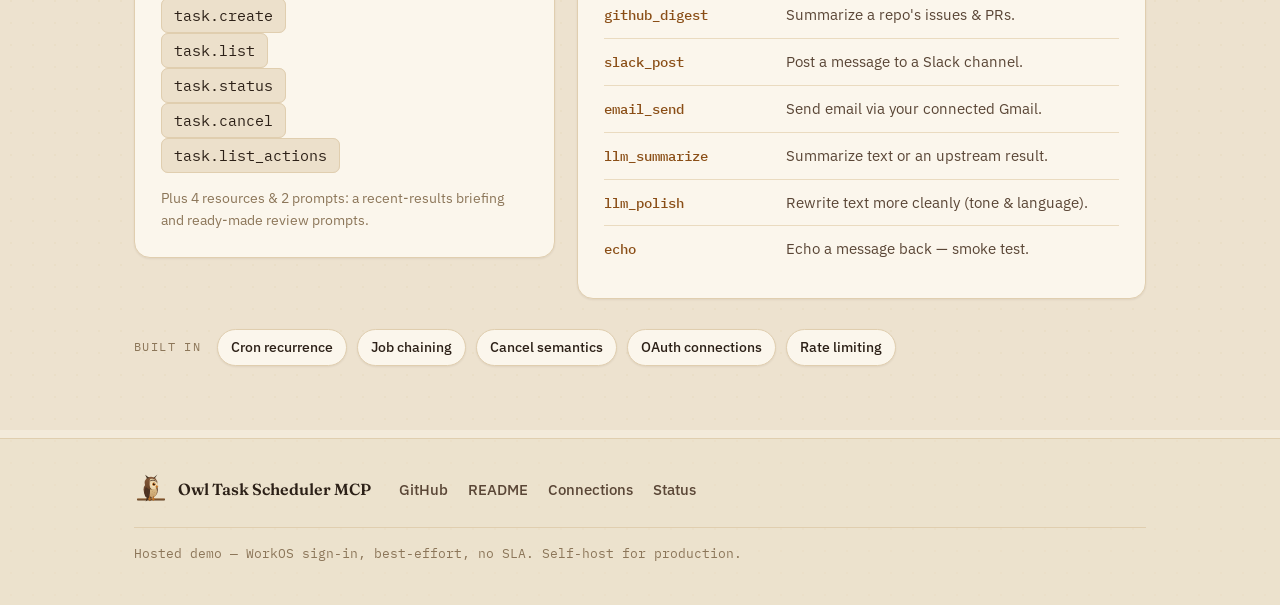
==== commit 8b9eb0ca: "feat: add demo prompt series + position around GitHub/Slack/Gmail; hide operator-only actions Exampl" ====
--- a/app/web/static/index.html
+++ b/app/web/static/index.html
@@ -33,6 +33,7 @@
     <nav class="site-nav" aria-label="Primary">
       <a href="#what" data-en="Overview" data-zh="總覽">Overview</a>
       <a href="#quickstart" data-en="Quickstart" data-zh="快速開始">Quickstart</a>
+      <a href="#try" data-en="Examples" data-zh="範例">Examples</a>
       <a href="#surface" data-en="What it does" data-zh="功能">What it does</a>
       <a href="https://scheduler.paynepew.dev/connections" data-en="Connections" data-zh="連線">Connections</a>
       <a href="https://github.com/PaynePew/task_scheduler_mcp">GitHub</a>
@@ -56,7 +57,7 @@
         </p>
         <ul class="stats" aria-label="MCP surface">
           <li><b>5</b><span data-en="tools" data-zh="工具">tools</span></li>
-          <li><b>7</b><span data-en="actions" data-zh="動作">actions</span></li>
+          <li><b>6</b><span data-en="actions" data-zh="動作">actions</span></li>
           <li><b>4</b><span data-en="resources" data-zh="資源">resources</span></li>
           <li><b>2</b><span data-en="prompts" data-zh="提示">prompts</span></li>
         </ul>
@@ -80,9 +81,9 @@
         <p class="eyebrow" data-en="Who &amp; where" data-zh="對象與環境">Who &amp; where</p>
         <h2 data-en="Built for developers who run their own jobs" data-zh="為自行管理任務的開發者打造">Built for developers who run their own jobs</h2>
         <p class="lead"
-           data-en="Drive your own webhooks and APIs on a schedule, in plain language, with an audit trail that outlives the chat session. Connect any MCP-speaking client over a stable HTTP endpoint."
-           data-zh="用自然語言，按排程驅動你自己的 webhook 與 API，並保留比聊天會話更長久的稽核紀錄。透過穩定的 HTTP 端點，連接任何支援 MCP 的客戶端。">
-          Drive your own webhooks and APIs on a schedule, in plain language, with an audit trail that outlives the chat session. Connect any MCP-speaking client over a stable HTTP endpoint.
+           data-en="Automate your GitHub, Slack, and Gmail workflows on a schedule, in plain language, with an audit trail that outlives the chat session. Connect any MCP-speaking client over a stable HTTP endpoint."
+           data-zh="用自然語言，按排程自動化你的 GitHub、Slack 與 Gmail 工作流程，並保留比聊天會話更長久的稽核紀錄。透過穩定的 HTTP 端點，連接任何支援 MCP 的客戶端。">
+          Automate your GitHub, Slack, and Gmail workflows on a schedule, in plain language, with an audit trail that outlives the chat session. Connect any MCP-speaking client over a stable HTTP endpoint.
         </p>
         <div class="client-row">
           <span class="client-label" data-en="Works with" data-zh="支援">Works with</span>
@@ -161,11 +162,63 @@
       </div>
     </section>
 
+    <!-- TRY THESE -->
+    <section id="try" class="band">
+      <div class="wrap">
+        <p class="eyebrow" data-en="Try these" data-zh="試試看">Try these</p>
+        <h2 data-en="Prompts that show what it does" data-zh="展示功能的範例 prompt">Prompts that show what it does</h2>
+        <p class="lead"
+           data-en="Connect GitHub, Slack and Google first, then paste these into your client. Replace &lt;owner&gt;/&lt;repo&gt; and the channel / email with your own. If Claude reaches for its built-in scheduler, start with “use owl-scheduler to …”."
+           data-zh="先連接 GitHub、Slack、Google，再把這些貼進你的客戶端。把 &lt;owner&gt;/&lt;repo&gt; 與頻道／email 換成你自己的。若 Claude 改用它內建的排程器，開頭加「use owl-scheduler to …」。">
+          Connect GitHub, Slack and Google first, then paste these into your client. Replace &lt;owner&gt;/&lt;repo&gt; and the channel / email with your own. If Claude reaches for its built-in scheduler, start with “use owl-scheduler to …”.
+        </p>
+
+        <ol class="steps">
+          <li class="step">
+            <div class="step-no">1</div>
+            <div class="step-body">
+              <h3 data-en="Immediate" data-zh="立即">Immediate</h3>
+              <p data-en="“Right now, pull the open issues and stale PRs for &lt;owner&gt;/&lt;repo&gt; and summarize them for me.”"
+                 data-zh="「現在立刻把 &lt;owner&gt;/&lt;repo&gt; 的未處理 issues 和卡住的 PR 抓出來，整理成摘要給我。」">
+                “Right now, pull the open issues and stale PRs for &lt;owner&gt;/&lt;repo&gt; and summarize them for me.”
+              </p>
+            </div>
+          </li>
+          <li class="step">
+            <div class="step-no">2</div>
+            <div class="step-body">
+              <h3 data-en="One-shot · GitHub → Slack → Email" data-zh="一次性 · GitHub → Slack → Email">One-shot · GitHub → Slack → Email</h3>
+              <p data-en="“In 3 minutes, pull the open issues for &lt;owner&gt;/&lt;repo&gt;, post the summary to Slack #eng-updates, and once that succeeds, email the same summary to me.”"
+                 data-zh="「請排定在三分鐘後，把 &lt;owner&gt;/&lt;repo&gt; 的現有 issues 抓取並整理，通知 Slack #eng-updates 頻道，成功後再寄一封 email 把整理好的內容寄給我自己。」">
+                “In 3 minutes, pull the open issues for &lt;owner&gt;/&lt;repo&gt;, post the summary to Slack #eng-updates, and once that succeeds, email the same summary to me.”
+              </p>
+            </div>
+          </li>
+          <li class="step">
+            <div class="step-no">3</div>
+            <div class="step-body">
+              <h3 data-en="Recurring" data-zh="週期">Recurring</h3>
+              <p data-en="“Every weekday at 9:00 AM Taipei time, post a digest of &lt;owner&gt;/&lt;repo&gt;’s open issues and stale PRs to Slack #standup.”"
+                 data-zh="「每個工作日早上 9:00（台北時間），把 &lt;owner&gt;/&lt;repo&gt; 的未處理 issues 與卡住的 PR 整理後貼到 Slack #standup。」">
+                “Every weekday at 9:00 AM Taipei time, post a digest of &lt;owner&gt;/&lt;repo&gt;’s open issues and stale PRs to Slack #standup.”
+              </p>
+            </div>
+          </li>
+        </ol>
+
+        <p class="fineprint"
+           data-en="Demo tip: for recurring jobs, say “every 2 minutes” to watch it fire live, then “cancel that task”. More examples — weekly email reports and list / status / cancel commands — in the README."
+           data-zh="Demo 技巧：週期任務現場展示可改說「每兩分鐘」看它連續觸發，再說「取消那個任務」。更多範例（每週 email 報告,以及 list／status／cancel 指令）見 README。">
+          Demo tip: for recurring jobs, say “every 2 minutes” to watch it fire live, then “cancel that task”. More examples — weekly email reports and list / status / cancel commands — in the README.
+        </p>
+      </div>
+    </section>
+
     <!-- SURFACE -->
-    <section id="surface" class="band">
+    <section id="surface" class="band band-alt">
       <div class="wrap">
         <p class="eyebrow" data-en="What it does" data-zh="功能">What it does</p>
-        <h2 data-en="Five tools, seven actions" data-zh="五個工具，七種動作">Five tools, seven actions</h2>
+        <h2 data-en="Five tools, six actions" data-zh="五個工具，六種動作">Five tools, six actions</h2>
 
         <div class="surface-grid">
           <div class="panel">
@@ -189,13 +242,12 @@
             <h3 class="panel-title" data-en="Actions" data-zh="動作">Actions</h3>
             <p class="panel-sub" data-en="What a task actually does when it fires." data-zh="任務觸發時實際執行的工作。">What a task actually does when it fires.</p>
             <ul class="action-list">
+              <li><code>github_digest</code><span data-en="Summarize a repo's issues &amp; PRs." data-zh="彙整某 repo 的 issues 與 PR。">Summarize a repo's issues &amp; PRs.</span></li>
+              <li><code>slack_post</code><span data-en="Post a message to a Slack channel." data-zh="發送訊息到 Slack 頻道。">Post a message to a Slack channel.</span></li>
+              <li><code>email_send</code><span data-en="Send email via your connected Gmail." data-zh="透過已連接的 Gmail 寄送 email。">Send email via your connected Gmail.</span></li>
+              <li><code>llm_summarize</code><span data-en="Summarize text or an upstream result." data-zh="摘要文字或上游結果。">Summarize text or an upstream result.</span></li>
+              <li><code>llm_polish</code><span data-en="Rewrite text more cleanly (tone &amp; language)." data-zh="把文字改寫得更通順（語氣與語言）。">Rewrite text more cleanly (tone &amp; language).</span></li>
               <li><code>echo</code><span data-en="Echo a message back — smoke test." data-zh="回傳訊息 — 煙霧測試。">Echo a message back — smoke test.</span></li>
-              <li><code>http_call</code><span data-en="Call any HTTP endpoint, with ${VAR} env substitution." data-zh="呼叫任意 HTTP 端點，支援 ${VAR} 環境變數替換。">Call any HTTP endpoint, with ${VAR} env substitution.</span></li>
-              <li><code>slack_post</code><span data-en="Post a message to a Slack channel." data-zh="發送訊息到 Slack 頻道。">Post a message to a Slack channel.</span></li>
-              <li><code>github_digest</code><span data-en="Summarize a repo's issues &amp; PRs." data-zh="彙整某 repo 的 issues 與 PR。">Summarize a repo's issues &amp; PRs.</span></li>
-              <li><code>email_send</code><span data-en="Send email via your connected Gmail." data-zh="透過已連接的 Gmail 寄送 email。">Send email via your connected Gmail.</span></li>
-              <li><code>r2_upload</code><span data-en="Upload to Cloudflare R2 / S3-compatible storage." data-zh="上傳到 Cloudflare R2／S3 相容儲存。">Upload to Cloudflare R2 / S3-compatible storage.</span></li>
-              <li><code>calendar_digest_ics</code><span data-en="Pull events from an iCal / ICS calendar." data-zh="從 iCal／ICS 行事曆擷取事件。">Pull events from an iCal / ICS calendar.</span></li>
             </ul>
           </div>
         </div>
@@ -205,7 +257,7 @@
           <span class="chip" data-en="Cron recurrence" data-zh="Cron 週期排程">Cron recurrence</span>
           <span class="chip" data-en="Job chaining" data-zh="任務串接">Job chaining</span>
           <span class="chip" data-en="Cancel semantics" data-zh="取消語意">Cancel semantics</span>
-          <span class="chip" data-en="Env-var substitution" data-zh="環境變數替換">Env-var substitution</span>
+          <span class="chip" data-en="OAuth connections" data-zh="OAuth 連線">OAuth connections</span>
           <span class="chip" data-en="Rate limiting" data-zh="速率限制">Rate limiting</span>
         </div>
       </div>
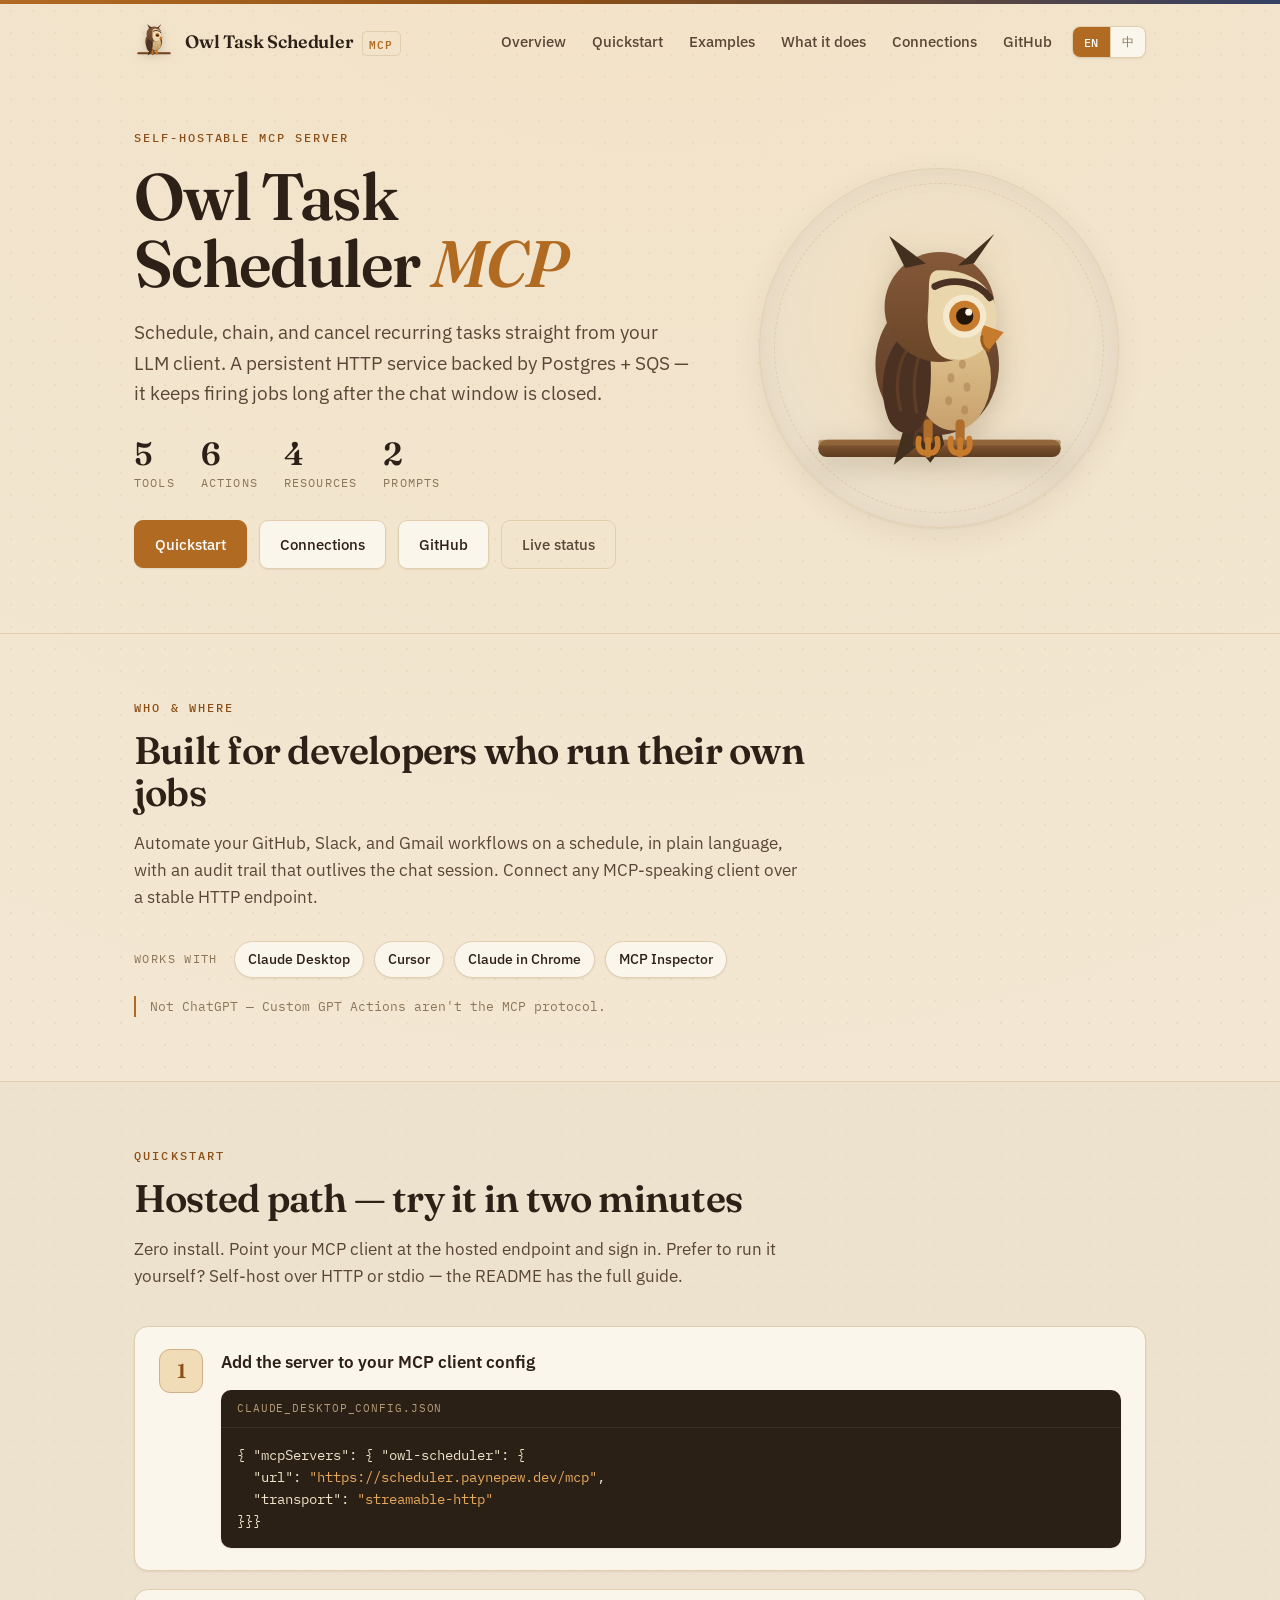
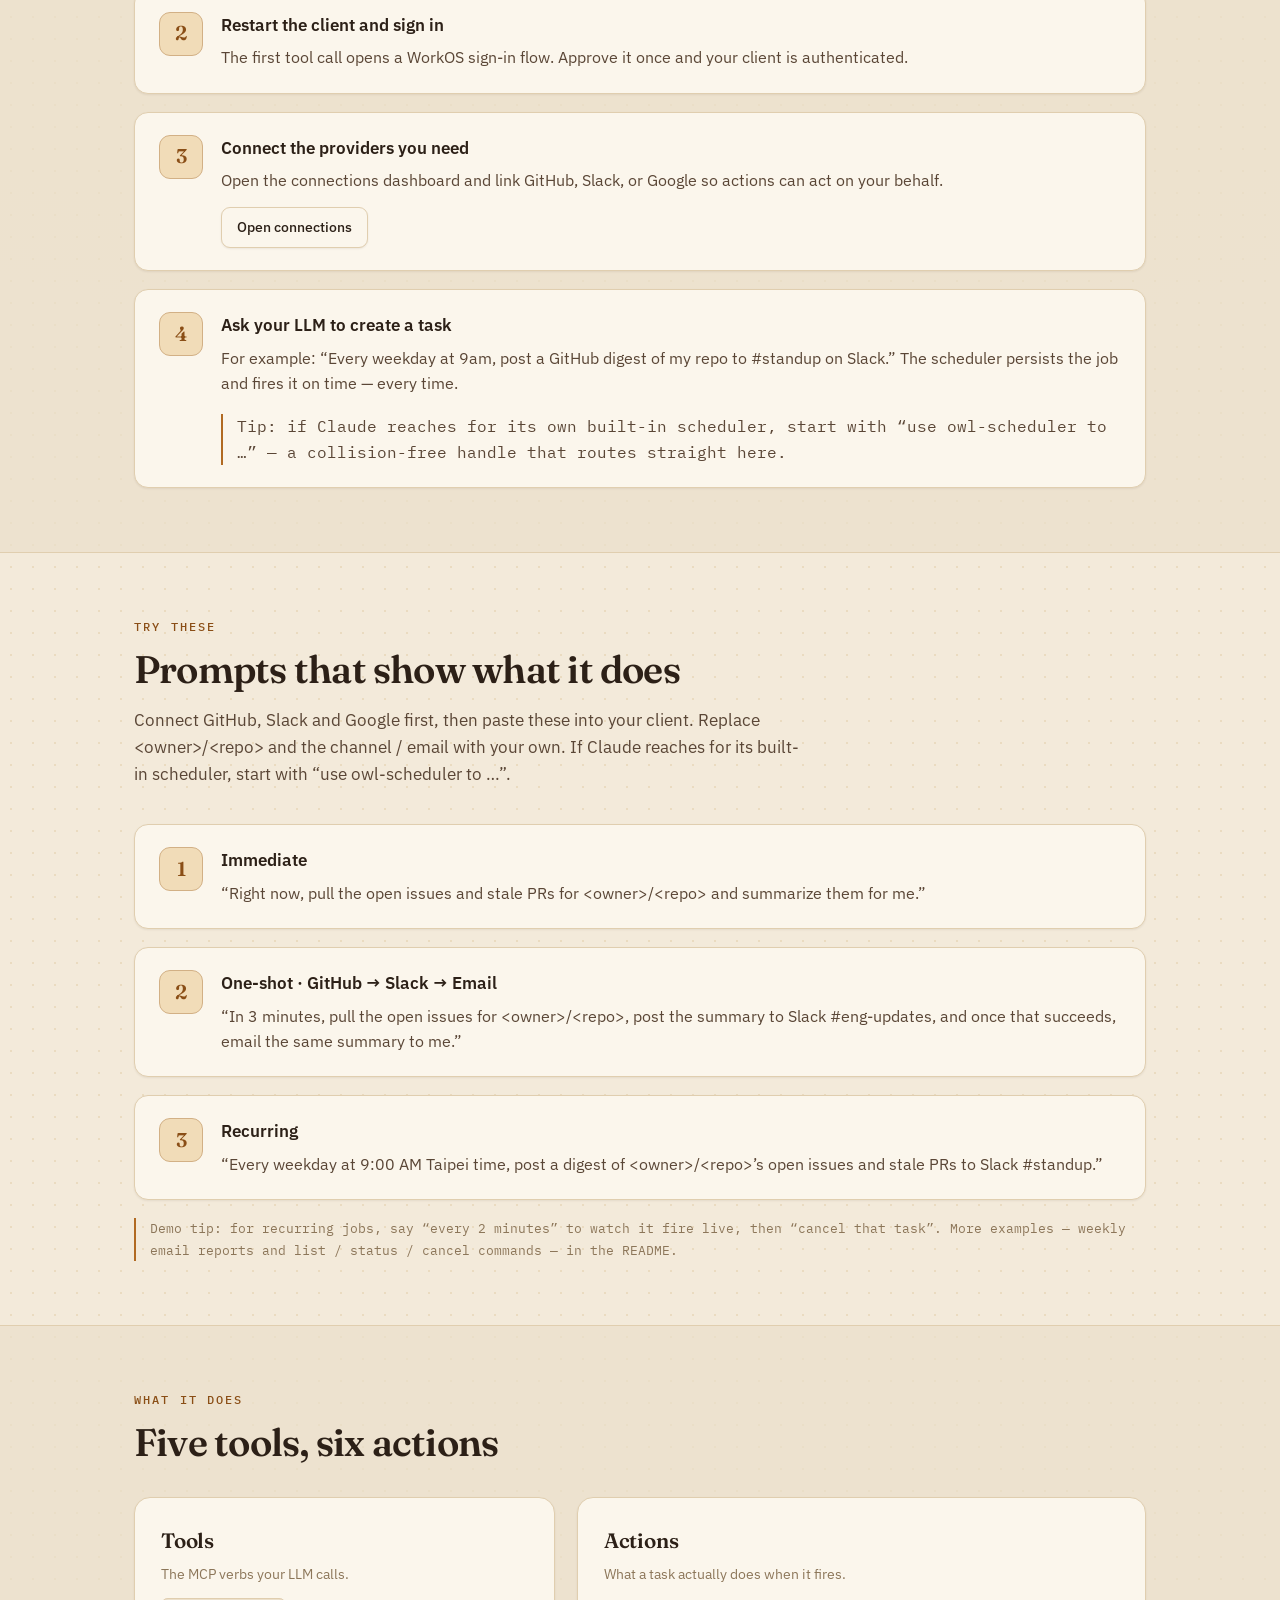
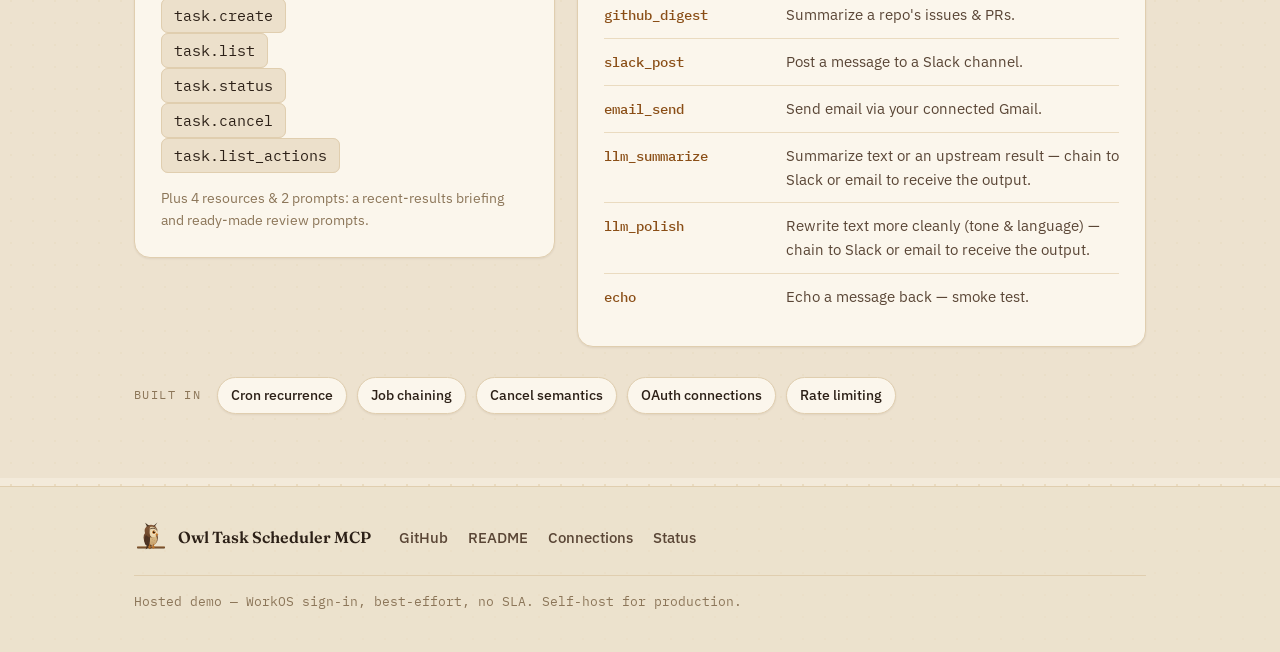
==== commit d46ecf44: "docs: reframe llm_polish/llm_summarize as chain-only; fix prompt #6 Remove the false claim that task" ====
--- a/app/web/static/index.html
+++ b/app/web/static/index.html
@@ -245,8 +245,8 @@
               <li><code>github_digest</code><span data-en="Summarize a repo's issues &amp; PRs." data-zh="彙整某 repo 的 issues 與 PR。">Summarize a repo's issues &amp; PRs.</span></li>
               <li><code>slack_post</code><span data-en="Post a message to a Slack channel." data-zh="發送訊息到 Slack 頻道。">Post a message to a Slack channel.</span></li>
               <li><code>email_send</code><span data-en="Send email via your connected Gmail." data-zh="透過已連接的 Gmail 寄送 email。">Send email via your connected Gmail.</span></li>
-              <li><code>llm_summarize</code><span data-en="Summarize text or an upstream result." data-zh="摘要文字或上游結果。">Summarize text or an upstream result.</span></li>
-              <li><code>llm_polish</code><span data-en="Rewrite text more cleanly (tone &amp; language)." data-zh="把文字改寫得更通順（語氣與語言）。">Rewrite text more cleanly (tone &amp; language).</span></li>
+              <li><code>llm_summarize</code><span data-en="Summarize text or an upstream result — chain to Slack or email to receive the output." data-zh="摘要文字或上游結果——須串接到 Slack 或 email 才能收到輸出。">Summarize text or an upstream result — chain to Slack or email to receive the output.</span></li>
+              <li><code>llm_polish</code><span data-en="Rewrite text more cleanly (tone &amp; language) — chain to Slack or email to receive the output." data-zh="把文字改寫得更通順（語氣與語言）——須串接到 Slack 或 email 才能收到輸出。">Rewrite text more cleanly (tone &amp; language) — chain to Slack or email to receive the output.</span></li>
               <li><code>echo</code><span data-en="Echo a message back — smoke test." data-zh="回傳訊息 — 煙霧測試。">Echo a message back — smoke test.</span></li>
             </ul>
           </div>
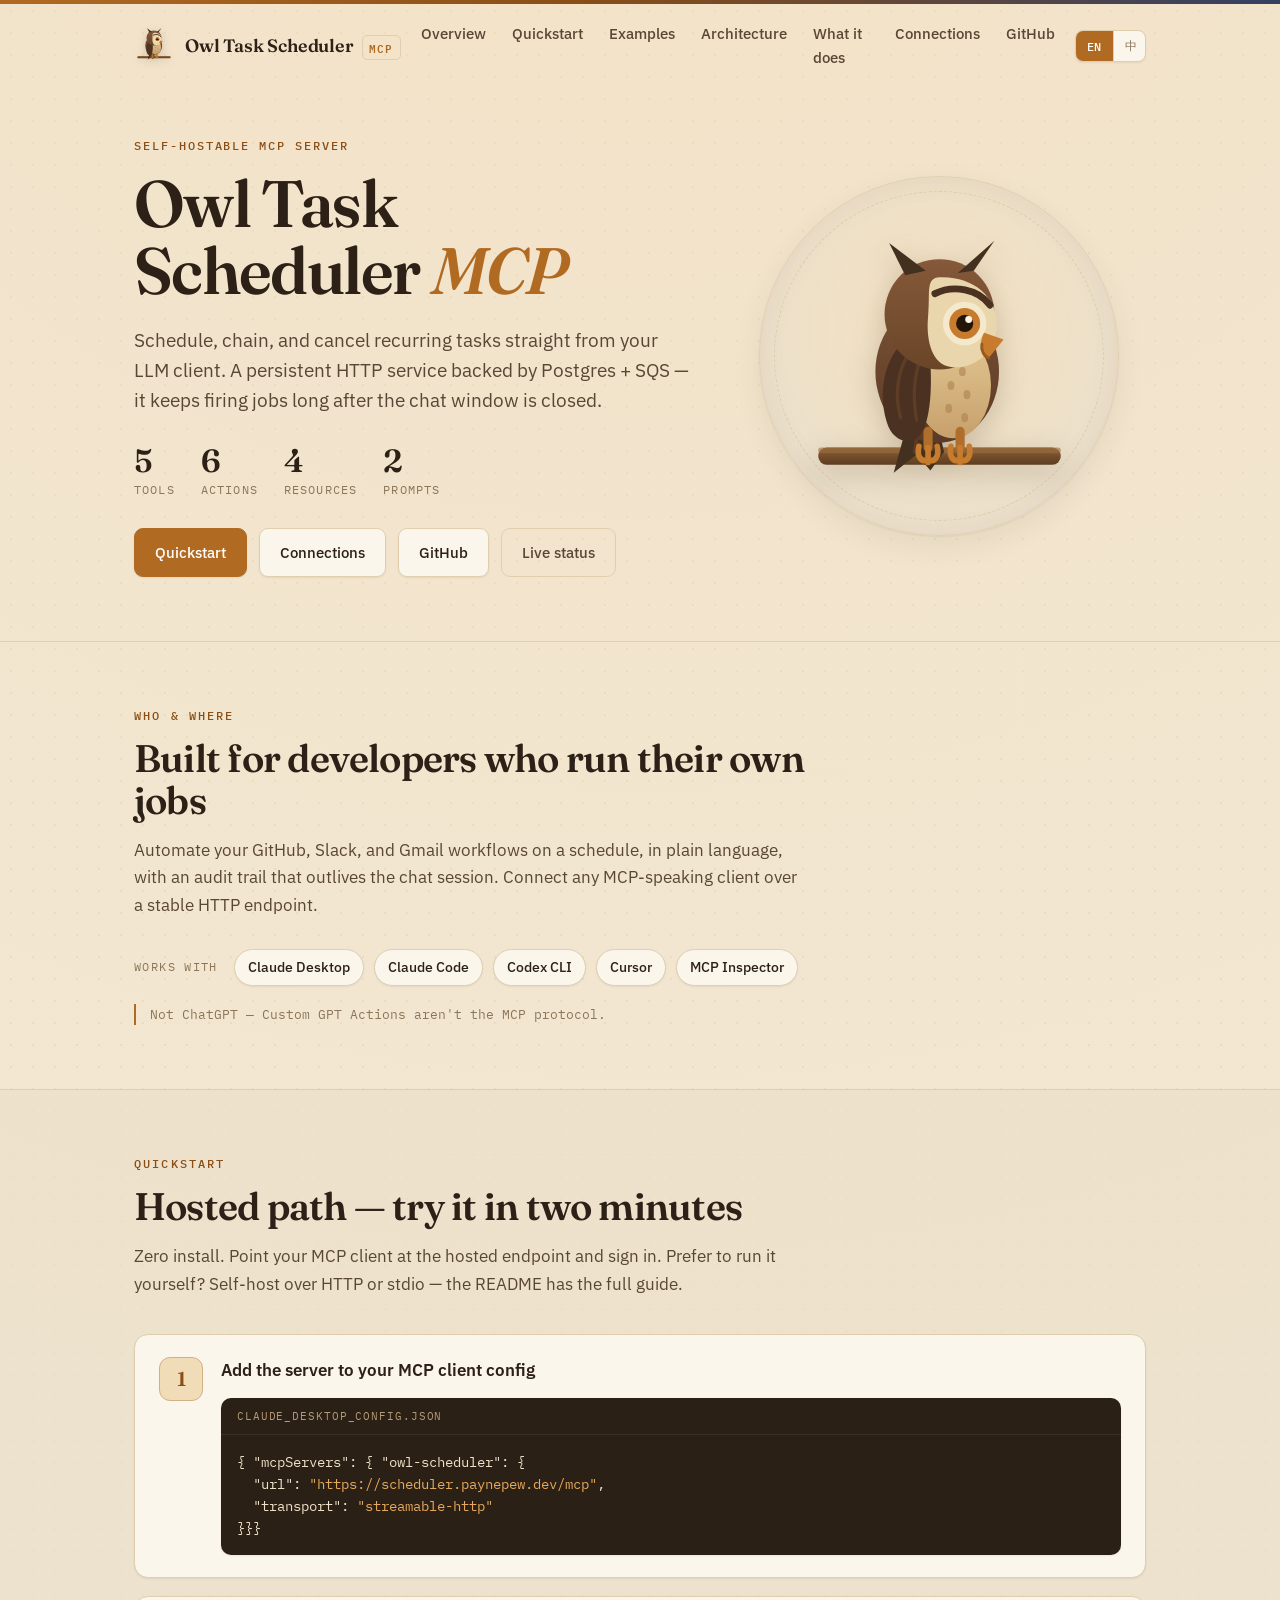
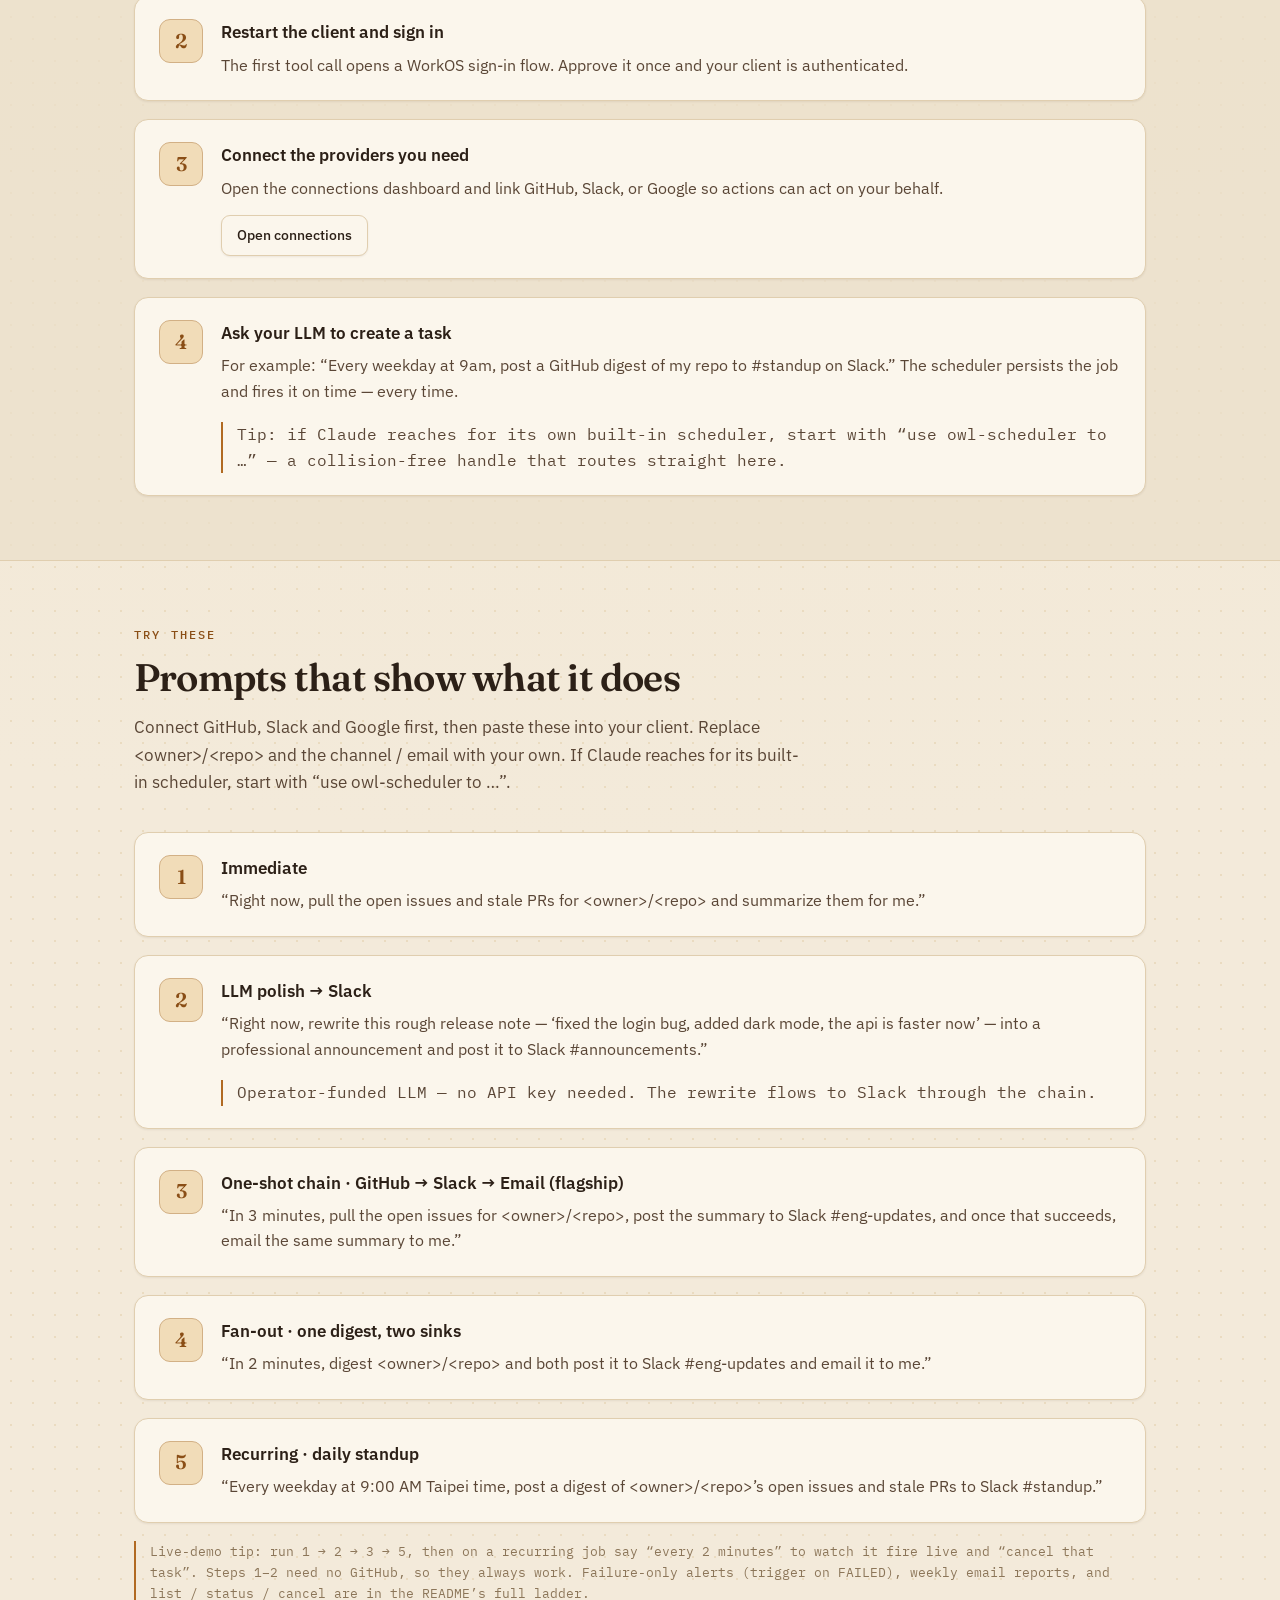
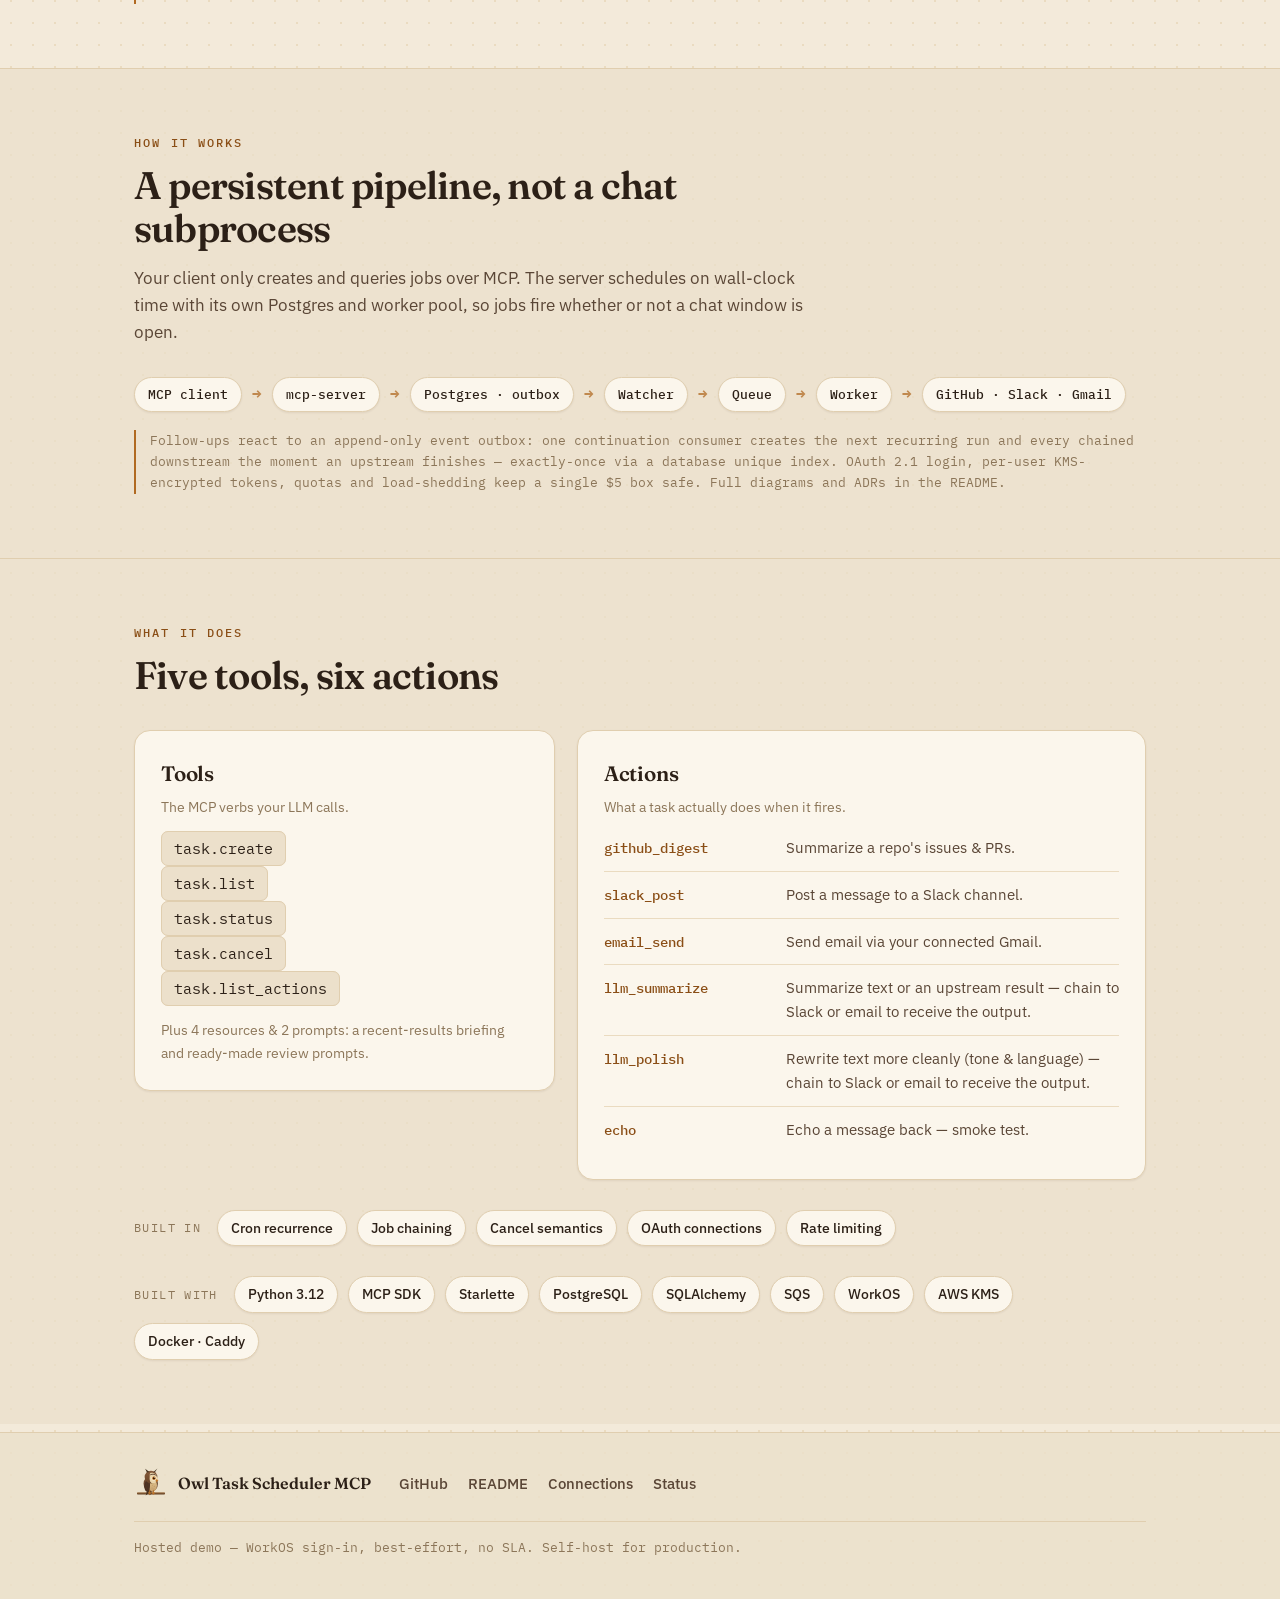
==== commit 0a7118a0: "docs: refresh README/zh-TW/landing for continuation + Job.state Bring the docs in line with the depl" ====
--- a/app/web/static/index.html
+++ b/app/web/static/index.html
@@ -34,6 +34,7 @@
       <a href="#what" data-en="Overview" data-zh="總覽">Overview</a>
       <a href="#quickstart" data-en="Quickstart" data-zh="快速開始">Quickstart</a>
       <a href="#try" data-en="Examples" data-zh="範例">Examples</a>
+      <a href="#architecture" data-en="Architecture" data-zh="架構">Architecture</a>
       <a href="#surface" data-en="What it does" data-zh="功能">What it does</a>
       <a href="https://scheduler.paynepew.dev/connections" data-en="Connections" data-zh="連線">Connections</a>
       <a href="https://github.com/PaynePew/task_scheduler_mcp">GitHub</a>
@@ -88,8 +89,9 @@
         <div class="client-row">
           <span class="client-label" data-en="Works with" data-zh="支援">Works with</span>
           <span class="chip">Claude Desktop</span>
+          <span class="chip">Claude Code</span>
+          <span class="chip">Codex CLI</span>
           <span class="chip">Cursor</span>
-          <span class="chip">Claude in Chrome</span>
           <span class="chip">MCP Inspector</span>
         </div>
         <p class="fineprint"
@@ -187,7 +189,22 @@
           <li class="step">
             <div class="step-no">2</div>
             <div class="step-body">
-              <h3 data-en="One-shot · GitHub → Slack → Email" data-zh="一次性 · GitHub → Slack → Email">One-shot · GitHub → Slack → Email</h3>
+              <h3 data-en="LLM polish → Slack" data-zh="LLM 潤飾 → Slack">LLM polish → Slack</h3>
+              <p data-en="“Right now, rewrite this rough release note — ‘fixed the login bug, added dark mode, the api is faster now’ — into a professional announcement and post it to Slack #announcements.”"
+                 data-zh="「現在把這段粗略的發布說明——『fixed the login bug, added dark mode, the api is faster now』——改寫成專業的公告，並貼到 Slack #announcements。」">
+                “Right now, rewrite this rough release note — ‘fixed the login bug, added dark mode, the api is faster now’ — into a professional announcement and post it to Slack #announcements.”
+              </p>
+              <p class="fineprint"
+                 data-en="Operator-funded LLM — no API key needed. The rewrite flows to Slack through the chain."
+                 data-zh="由營運者贊助的 LLM——不需 API key。潤飾結果透過串接送到 Slack。">
+                Operator-funded LLM — no API key needed. The rewrite flows to Slack through the chain.
+              </p>
+            </div>
+          </li>
+          <li class="step">
+            <div class="step-no">3</div>
+            <div class="step-body">
+              <h3 data-en="One-shot chain · GitHub → Slack → Email (flagship)" data-zh="一次性串接 · GitHub → Slack → Email（旗艦）">One-shot chain · GitHub → Slack → Email (flagship)</h3>
               <p data-en="“In 3 minutes, pull the open issues for &lt;owner&gt;/&lt;repo&gt;, post the summary to Slack #eng-updates, and once that succeeds, email the same summary to me.”"
                  data-zh="「請排定在三分鐘後，把 &lt;owner&gt;/&lt;repo&gt; 的現有 issues 抓取並整理，通知 Slack #eng-updates 頻道，成功後再寄一封 email 把整理好的內容寄給我自己。」">
                 “In 3 minutes, pull the open issues for &lt;owner&gt;/&lt;repo&gt;, post the summary to Slack #eng-updates, and once that succeeds, email the same summary to me.”
@@ -195,9 +212,19 @@
             </div>
           </li>
           <li class="step">
-            <div class="step-no">3</div>
-            <div class="step-body">
-              <h3 data-en="Recurring" data-zh="週期">Recurring</h3>
+            <div class="step-no">4</div>
+            <div class="step-body">
+              <h3 data-en="Fan-out · one digest, two sinks" data-zh="扇出 · 一次摘要、兩個去向">Fan-out · one digest, two sinks</h3>
+              <p data-en="“In 2 minutes, digest &lt;owner&gt;/&lt;repo&gt; and both post it to Slack #eng-updates and email it to me.”"
+                 data-zh="「請在兩分鐘後把 &lt;owner&gt;/&lt;repo&gt; 整理成摘要，同時貼到 Slack #eng-updates 並寄 email 給我。」">
+                “In 2 minutes, digest &lt;owner&gt;/&lt;repo&gt; and both post it to Slack #eng-updates and email it to me.”
+              </p>
+            </div>
+          </li>
+          <li class="step">
+            <div class="step-no">5</div>
+            <div class="step-body">
+              <h3 data-en="Recurring · daily standup" data-zh="週期 · 每日站會">Recurring · daily standup</h3>
               <p data-en="“Every weekday at 9:00 AM Taipei time, post a digest of &lt;owner&gt;/&lt;repo&gt;’s open issues and stale PRs to Slack #standup.”"
                  data-zh="「每個工作日早上 9:00（台北時間），把 &lt;owner&gt;/&lt;repo&gt; 的未處理 issues 與卡住的 PR 整理後貼到 Slack #standup。」">
                 “Every weekday at 9:00 AM Taipei time, post a digest of &lt;owner&gt;/&lt;repo&gt;’s open issues and stale PRs to Slack #standup.”
@@ -207,9 +234,42 @@
         </ol>
 
         <p class="fineprint"
-           data-en="Demo tip: for recurring jobs, say “every 2 minutes” to watch it fire live, then “cancel that task”. More examples — weekly email reports and list / status / cancel commands — in the README."
-           data-zh="Demo 技巧：週期任務現場展示可改說「每兩分鐘」看它連續觸發，再說「取消那個任務」。更多範例（每週 email 報告,以及 list／status／cancel 指令）見 README。">
-          Demo tip: for recurring jobs, say “every 2 minutes” to watch it fire live, then “cancel that task”. More examples — weekly email reports and list / status / cancel commands — in the README.
+           data-en="Live-demo tip: run 1 → 2 → 3 → 5, then on a recurring job say “every 2 minutes” to watch it fire live and “cancel that task”. Steps 1–2 need no GitHub, so they always work. Failure-only alerts (trigger on FAILED), weekly email reports, and list / status / cancel are in the README’s full ladder."
+           data-zh="現場展示技巧：依序跑 1 → 2 → 3 → 5，週期任務可改說「每兩分鐘」看它連續觸發，再說「取消那個任務」。步驟 1–2 不需 GitHub，隨時可用。只在失敗時通知（trigger on FAILED）、每週 email 報告，以及 list／status／cancel 指令，完整清單見 README。">
+          Live-demo tip: run 1 → 2 → 3 → 5, then on a recurring job say “every 2 minutes” to watch it fire live and “cancel that task”. Steps 1–2 need no GitHub, so they always work. Failure-only alerts (trigger on FAILED), weekly email reports, and list / status / cancel are in the README’s full ladder.
+        </p>
+      </div>
+    </section>
+
+    <!-- ARCHITECTURE -->
+    <section id="architecture" class="band band-alt">
+      <div class="wrap">
+        <p class="eyebrow" data-en="How it works" data-zh="運作方式">How it works</p>
+        <h2 data-en="A persistent pipeline, not a chat subprocess" data-zh="常駐管線，而非聊天子行程">A persistent pipeline, not a chat subprocess</h2>
+        <p class="lead"
+           data-en="Your client only creates and queries jobs over MCP. The server schedules on wall-clock time with its own Postgres and worker pool, so jobs fire whether or not a chat window is open."
+           data-zh="你的客戶端只透過 MCP 建立與查詢任務。伺服器以自己的 Postgres 與工作行程按實際時間排程，無論聊天視窗是否開啟，任務都會觸發。">
+          Your client only creates and queries jobs over MCP. The server schedules on wall-clock time with its own Postgres and worker pool, so jobs fire whether or not a chat window is open.
+        </p>
+        <div class="pipeline" aria-label="Request pipeline">
+          <span class="chip">MCP client</span>
+          <span class="pipe-arrow" aria-hidden="true">→</span>
+          <span class="chip">mcp-server</span>
+          <span class="pipe-arrow" aria-hidden="true">→</span>
+          <span class="chip">Postgres · outbox</span>
+          <span class="pipe-arrow" aria-hidden="true">→</span>
+          <span class="chip">Watcher</span>
+          <span class="pipe-arrow" aria-hidden="true">→</span>
+          <span class="chip">Queue</span>
+          <span class="pipe-arrow" aria-hidden="true">→</span>
+          <span class="chip">Worker</span>
+          <span class="pipe-arrow" aria-hidden="true">→</span>
+          <span class="chip">GitHub · Slack · Gmail</span>
+        </div>
+        <p class="fineprint"
+           data-en="Follow-ups react to an append-only event outbox: one continuation consumer creates the next recurring run and every chained downstream the moment an upstream finishes — exactly-once via a database unique index. OAuth 2.1 login, per-user KMS-encrypted tokens, quotas and load-shedding keep a single $5 box safe. Full diagrams and ADRs in the README."
+           data-zh="後續動作只讀取一份 append-only 的事件 outbox：單一 continuation 消費者在上游完成的當下，建立下一個週期 run 與每個被串接的下游——由資料庫唯一索引保證 exactly-once。OAuth 2.1 登入、每位使用者的 KMS 加密權杖、配額與載荷卸除，讓單台 $5 主機安全運行。完整架構圖與 ADR 見 README。">
+          Follow-ups react to an append-only event outbox: one continuation consumer creates the next recurring run and every chained downstream the moment an upstream finishes — exactly-once via a database unique index. OAuth 2.1 login, per-user KMS-encrypted tokens, quotas and load-shedding keep a single $5 box safe. Full diagrams and ADRs in the README.
         </p>
       </div>
     </section>
@@ -259,6 +319,19 @@
           <span class="chip" data-en="Cancel semantics" data-zh="取消語意">Cancel semantics</span>
           <span class="chip" data-en="OAuth connections" data-zh="OAuth 連線">OAuth connections</span>
           <span class="chip" data-en="Rate limiting" data-zh="速率限制">Rate limiting</span>
+        </div>
+
+        <div class="feature-strip">
+          <span class="feature-label" data-en="Built with" data-zh="技術">Built with</span>
+          <span class="chip">Python 3.12</span>
+          <span class="chip">MCP SDK</span>
+          <span class="chip">Starlette</span>
+          <span class="chip">PostgreSQL</span>
+          <span class="chip">SQLAlchemy</span>
+          <span class="chip">SQS</span>
+          <span class="chip">WorkOS</span>
+          <span class="chip">AWS KMS</span>
+          <span class="chip">Docker · Caddy</span>
         </div>
       </div>
     </section>
--- a/app/web/static/style.css
+++ b/app/web/static/style.css
@@ -463,6 +463,22 @@
   gap: 10px;
 }
 
+/* ---------- architecture pipeline ---------- */
+.pipeline {
+  margin-top: 30px;
+  display: flex;
+  flex-wrap: wrap;
+  align-items: center;
+  gap: 8px 10px;
+}
+.pipeline .chip { font-family: var(--font-mono); font-size: 0.82rem; }
+.pipe-arrow {
+  font-family: var(--font-mono);
+  font-weight: 600;
+  color: var(--accent);
+  opacity: .75;
+}
+
 /* ---------- footer ---------- */
 .site-footer {
   border-top: 1px solid var(--line);
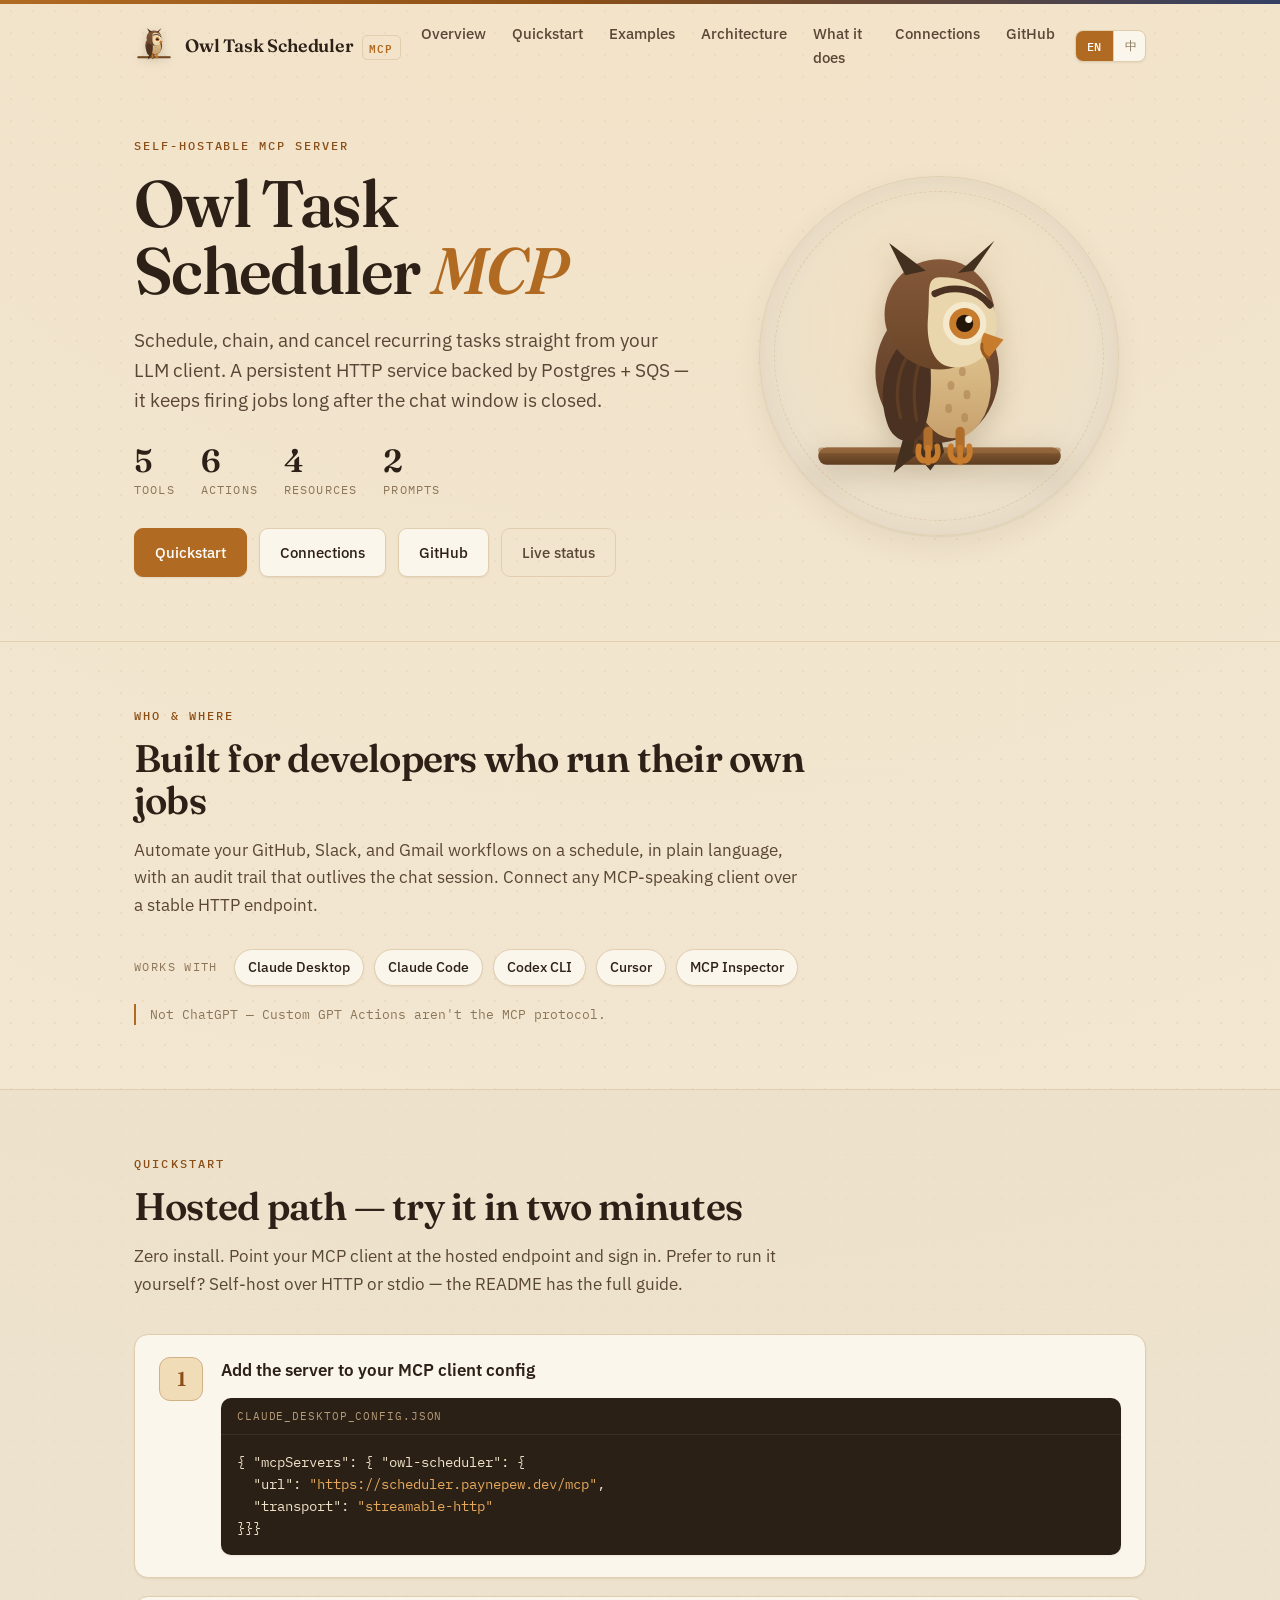
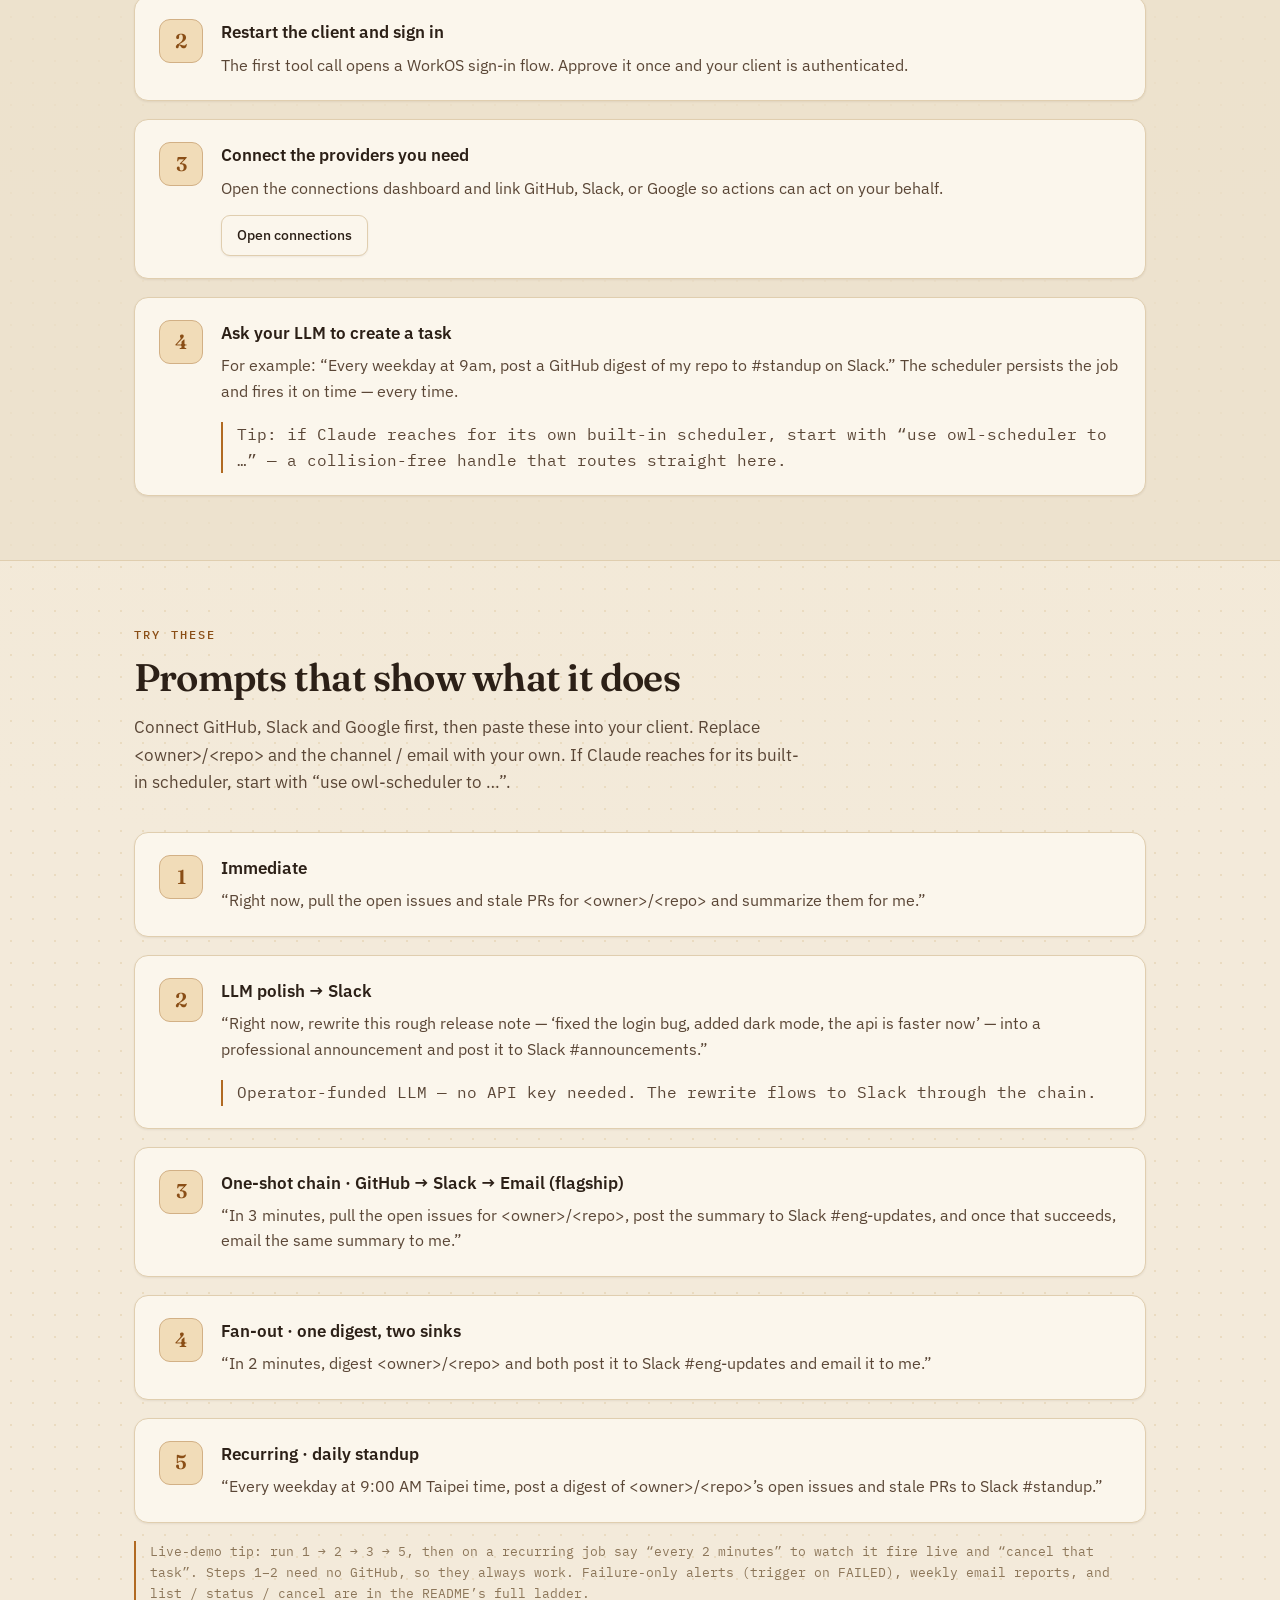
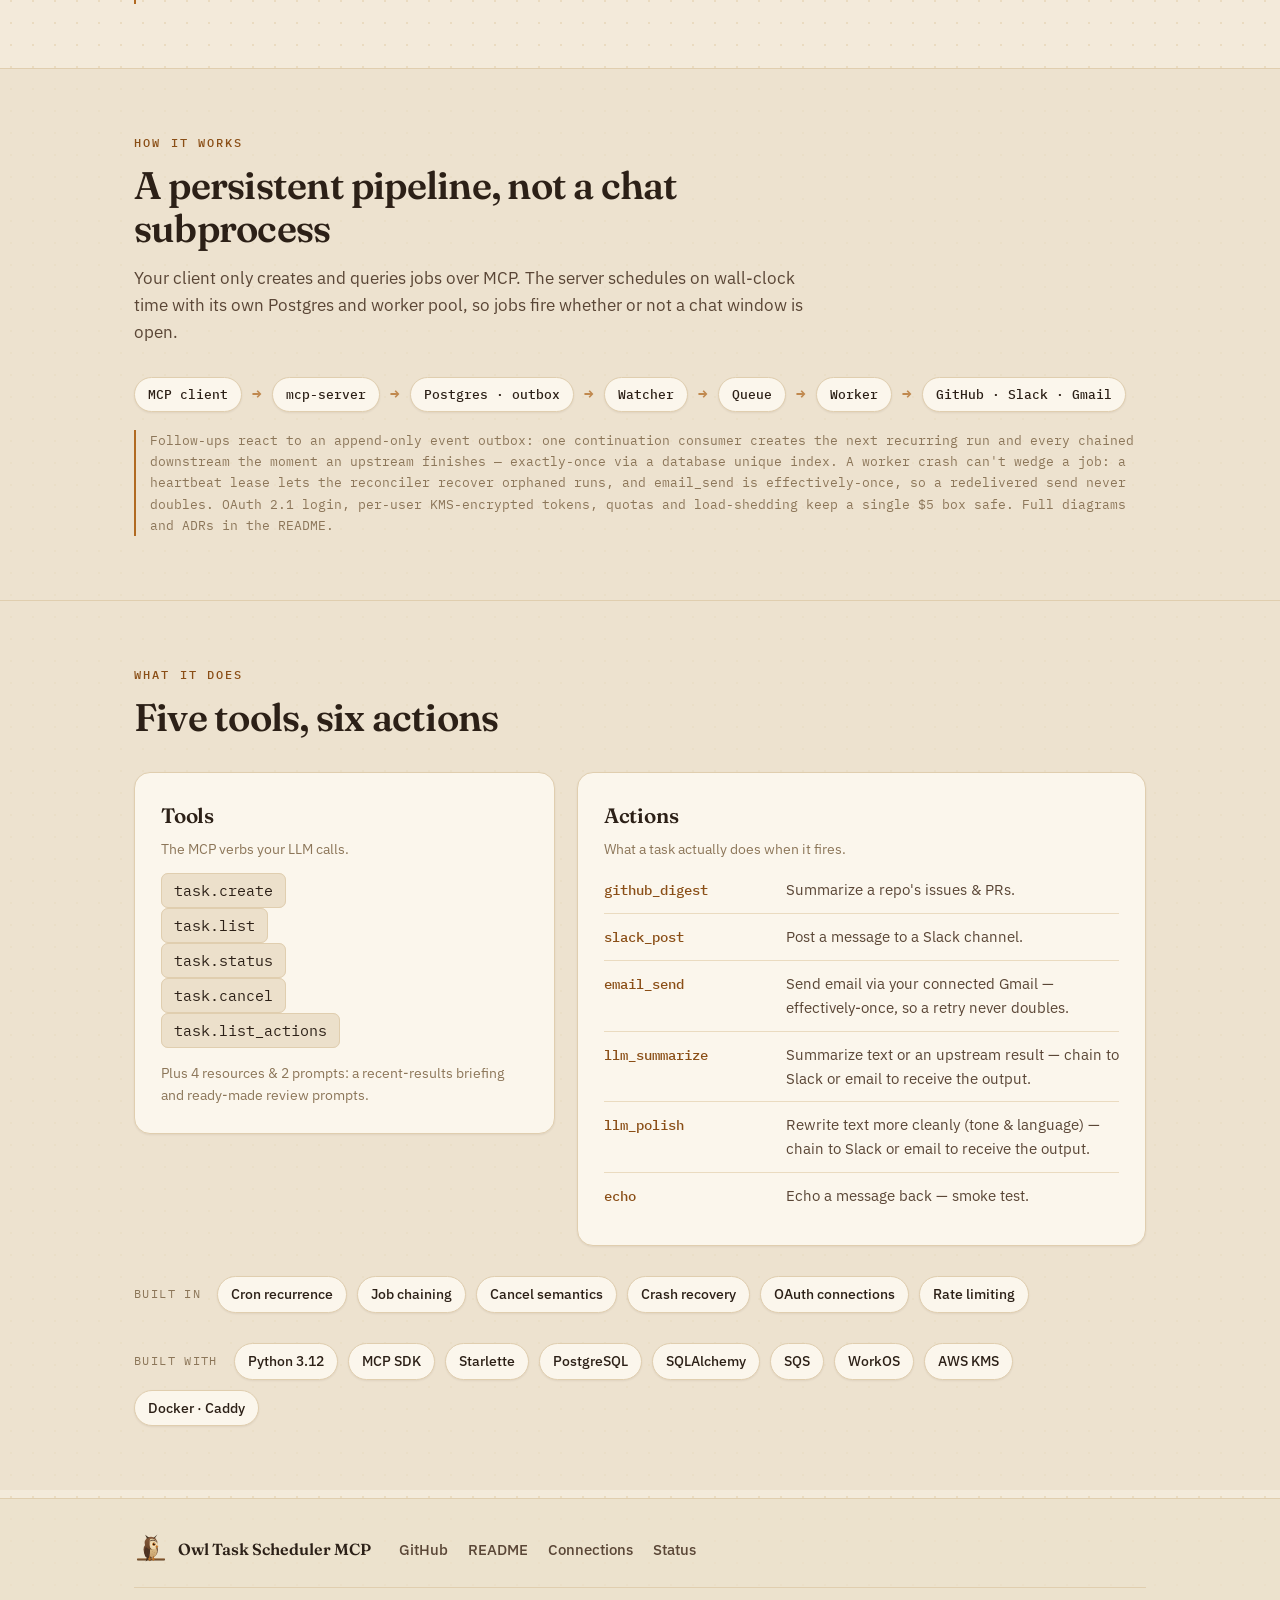
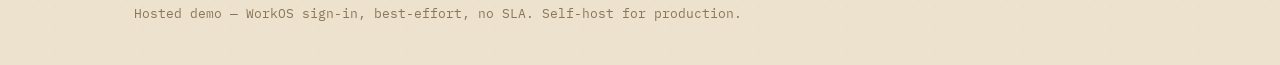
==== commit f0362d3a: "docs: surface execution-plane durability in README, landing page, and MCP prompt Reflect the PRD #26" ====
--- a/app/web/static/index.html
+++ b/app/web/static/index.html
@@ -267,9 +267,9 @@
           <span class="chip">GitHub · Slack · Gmail</span>
         </div>
         <p class="fineprint"
-           data-en="Follow-ups react to an append-only event outbox: one continuation consumer creates the next recurring run and every chained downstream the moment an upstream finishes — exactly-once via a database unique index. OAuth 2.1 login, per-user KMS-encrypted tokens, quotas and load-shedding keep a single $5 box safe. Full diagrams and ADRs in the README."
-           data-zh="後續動作只讀取一份 append-only 的事件 outbox：單一 continuation 消費者在上游完成的當下，建立下一個週期 run 與每個被串接的下游——由資料庫唯一索引保證 exactly-once。OAuth 2.1 登入、每位使用者的 KMS 加密權杖、配額與載荷卸除，讓單台 $5 主機安全運行。完整架構圖與 ADR 見 README。">
-          Follow-ups react to an append-only event outbox: one continuation consumer creates the next recurring run and every chained downstream the moment an upstream finishes — exactly-once via a database unique index. OAuth 2.1 login, per-user KMS-encrypted tokens, quotas and load-shedding keep a single $5 box safe. Full diagrams and ADRs in the README.
+           data-en="Follow-ups react to an append-only event outbox: one continuation consumer creates the next recurring run and every chained downstream the moment an upstream finishes — exactly-once via a database unique index. A worker crash can't wedge a job: a heartbeat lease lets the reconciler recover orphaned runs, and email_send is effectively-once, so a redelivered send never doubles. OAuth 2.1 login, per-user KMS-encrypted tokens, quotas and load-shedding keep a single $5 box safe. Full diagrams and ADRs in the README."
+           data-zh="後續動作只讀取一份 append-only 的事件 outbox：單一 continuation 消費者在上游完成的當下，建立下一個週期 run 與每個被串接的下游——由資料庫唯一索引保證 exactly-once。worker 當掉也不會卡死任務：heartbeat 租約讓 reconciler 回收被孤立的 run，email_send 則是有效一次 (effectively-once)，重新投遞不會重複寄出。OAuth 2.1 登入、每位使用者的 KMS 加密權杖、配額與載荷卸除 (load shedding)，讓單台 $5 主機安全運行。完整架構圖與 ADR 見 README。">
+          Follow-ups react to an append-only event outbox: one continuation consumer creates the next recurring run and every chained downstream the moment an upstream finishes — exactly-once via a database unique index. A worker crash can't wedge a job: a heartbeat lease lets the reconciler recover orphaned runs, and email_send is effectively-once, so a redelivered send never doubles. OAuth 2.1 login, per-user KMS-encrypted tokens, quotas and load-shedding keep a single $5 box safe. Full diagrams and ADRs in the README.
         </p>
       </div>
     </section>
@@ -304,7 +304,7 @@
             <ul class="action-list">
               <li><code>github_digest</code><span data-en="Summarize a repo's issues &amp; PRs." data-zh="彙整某 repo 的 issues 與 PR。">Summarize a repo's issues &amp; PRs.</span></li>
               <li><code>slack_post</code><span data-en="Post a message to a Slack channel." data-zh="發送訊息到 Slack 頻道。">Post a message to a Slack channel.</span></li>
-              <li><code>email_send</code><span data-en="Send email via your connected Gmail." data-zh="透過已連接的 Gmail 寄送 email。">Send email via your connected Gmail.</span></li>
+              <li><code>email_send</code><span data-en="Send email via your connected Gmail — effectively-once, so a retry never doubles." data-zh="透過已連接的 Gmail 寄送 email——有效一次，重試不會重複寄出。">Send email via your connected Gmail — effectively-once, so a retry never doubles.</span></li>
               <li><code>llm_summarize</code><span data-en="Summarize text or an upstream result — chain to Slack or email to receive the output." data-zh="摘要文字或上游結果——須串接到 Slack 或 email 才能收到輸出。">Summarize text or an upstream result — chain to Slack or email to receive the output.</span></li>
               <li><code>llm_polish</code><span data-en="Rewrite text more cleanly (tone &amp; language) — chain to Slack or email to receive the output." data-zh="把文字改寫得更通順（語氣與語言）——須串接到 Slack 或 email 才能收到輸出。">Rewrite text more cleanly (tone &amp; language) — chain to Slack or email to receive the output.</span></li>
               <li><code>echo</code><span data-en="Echo a message back — smoke test." data-zh="回傳訊息 — 煙霧測試。">Echo a message back — smoke test.</span></li>
@@ -317,6 +317,7 @@
           <span class="chip" data-en="Cron recurrence" data-zh="Cron 週期排程">Cron recurrence</span>
           <span class="chip" data-en="Job chaining" data-zh="任務串接">Job chaining</span>
           <span class="chip" data-en="Cancel semantics" data-zh="取消語意">Cancel semantics</span>
+          <span class="chip" data-en="Crash recovery" data-zh="當機復原">Crash recovery</span>
           <span class="chip" data-en="OAuth connections" data-zh="OAuth 連線">OAuth connections</span>
           <span class="chip" data-en="Rate limiting" data-zh="速率限制">Rate limiting</span>
         </div>
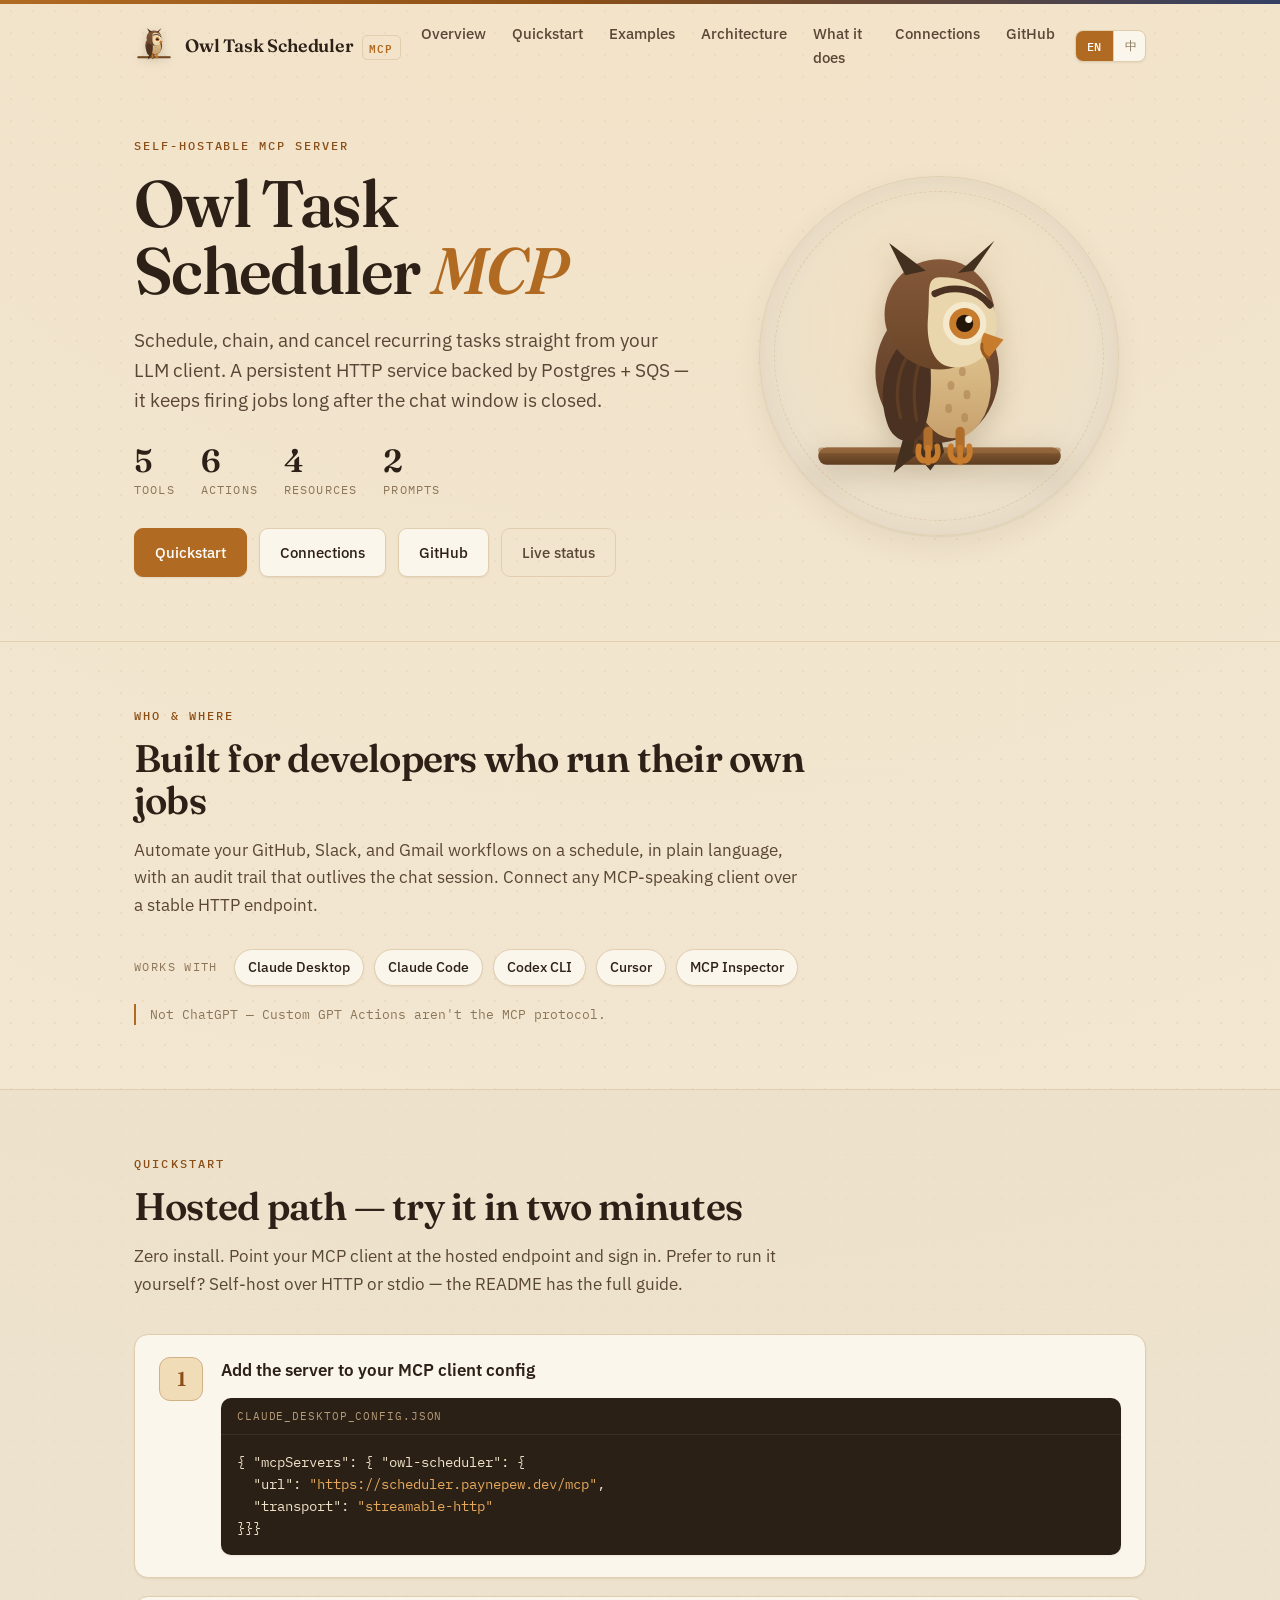
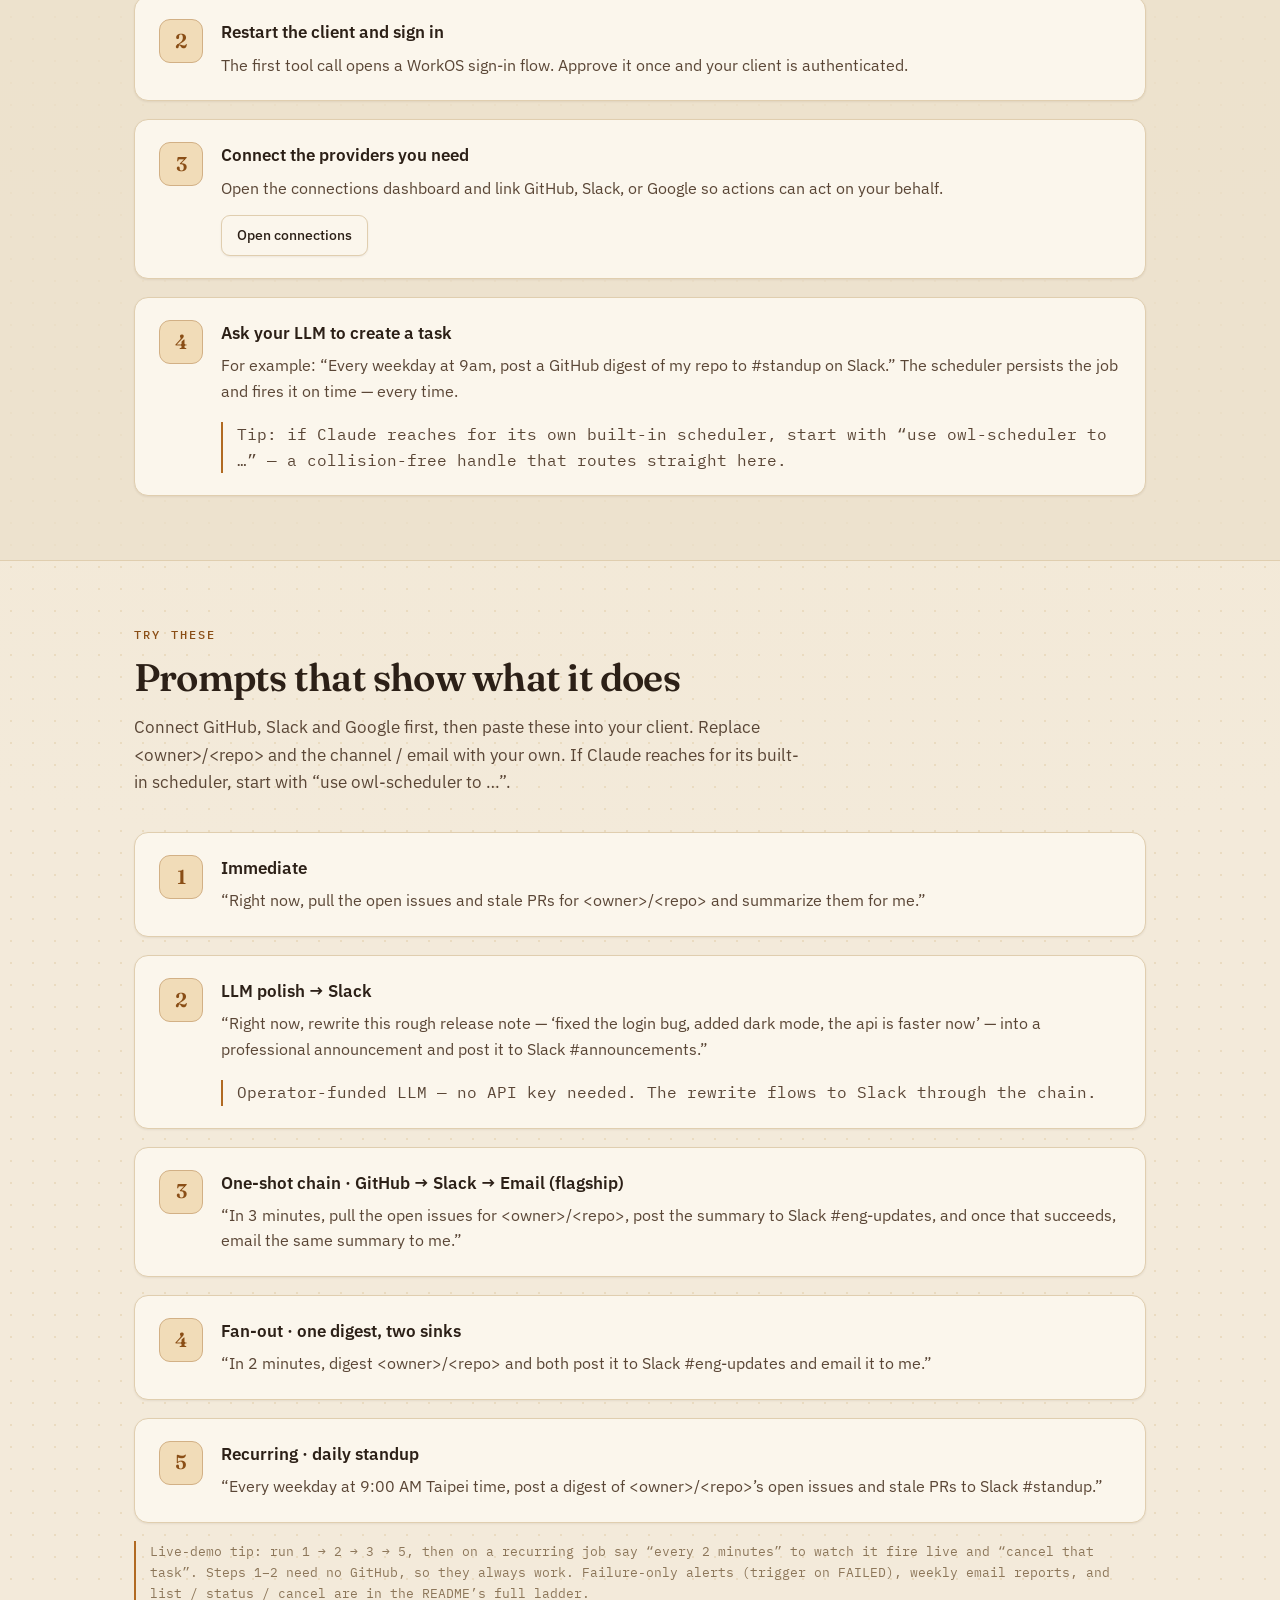
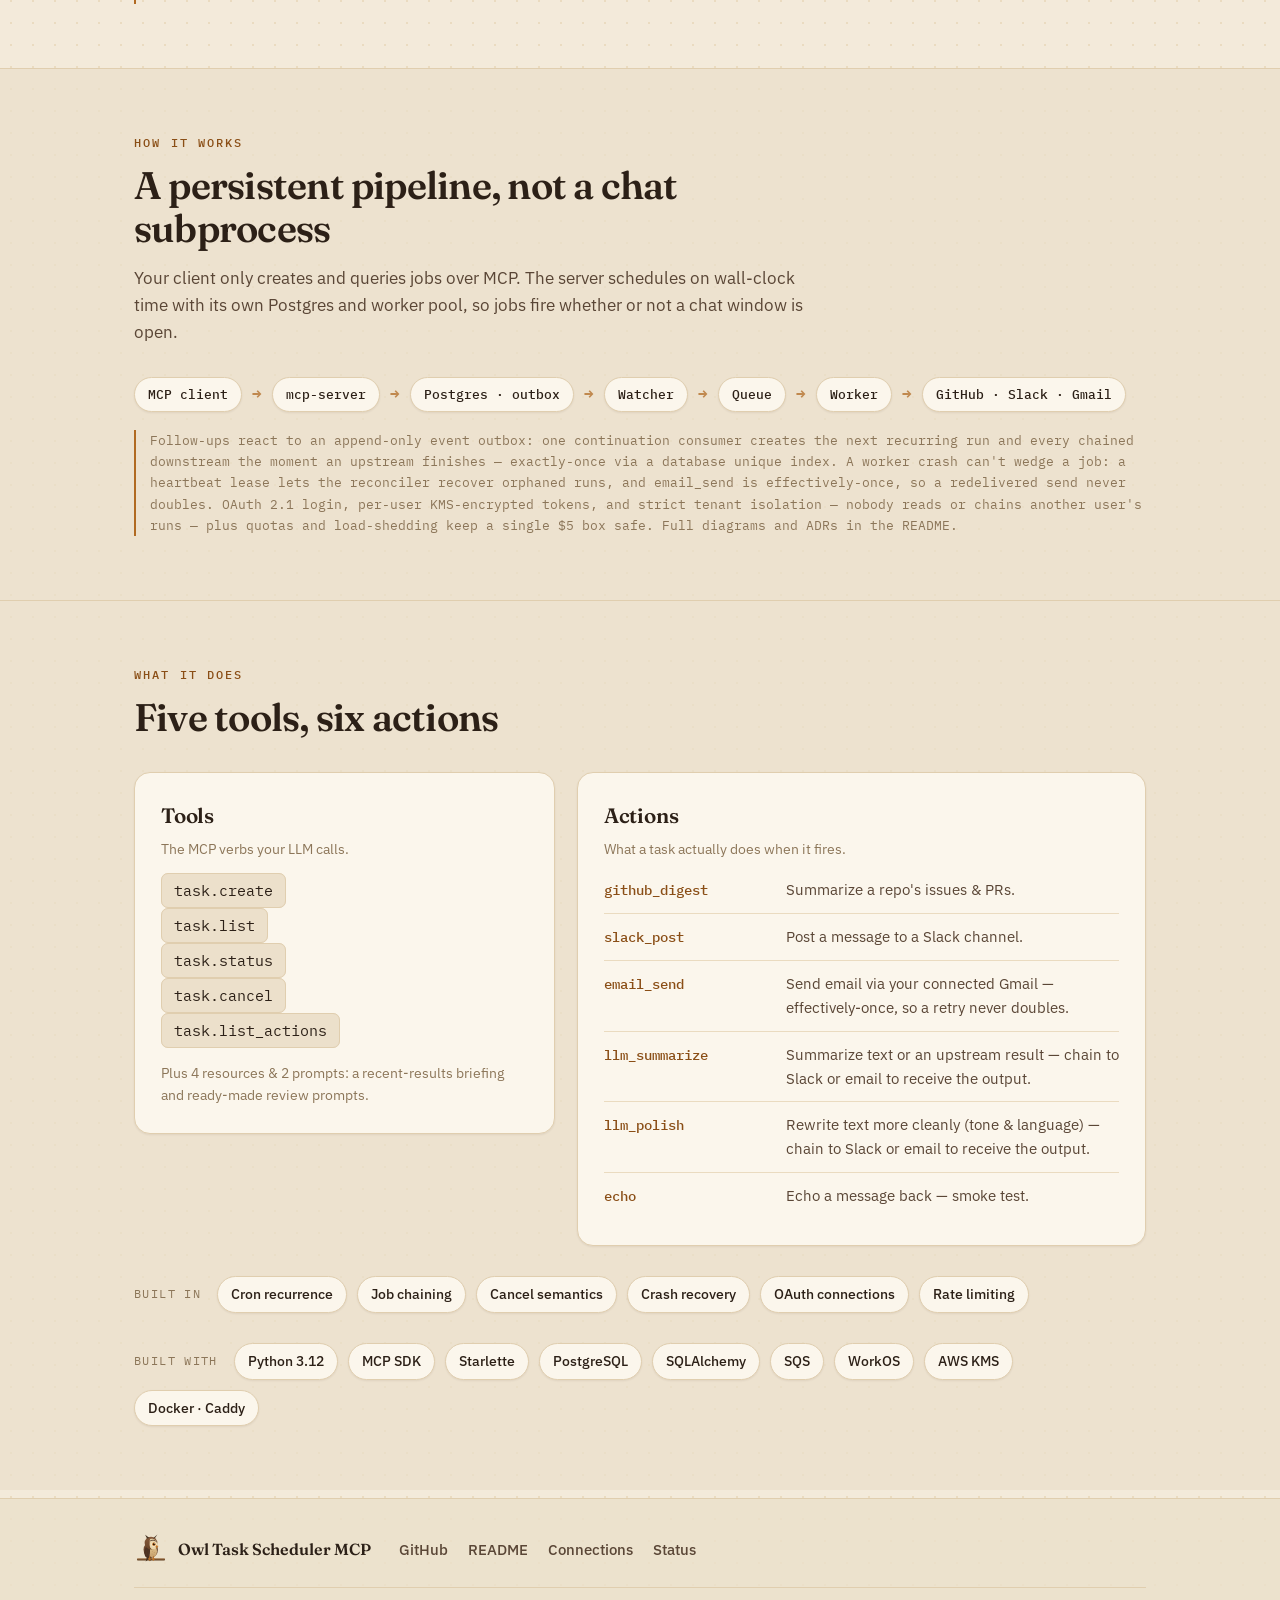
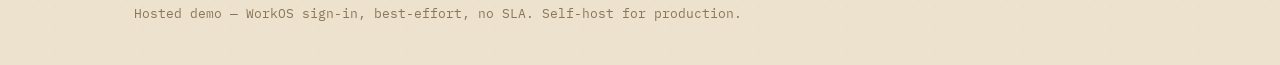
==== commit 1965ef0f: "docs: surface input-abuse / prompt-injection hardening (ADR-071) Add the ADR-071 trust boundaries to" ====
--- a/app/web/static/index.html
+++ b/app/web/static/index.html
@@ -267,9 +267,9 @@
           <span class="chip">GitHub · Slack · Gmail</span>
         </div>
         <p class="fineprint"
-           data-en="Follow-ups react to an append-only event outbox: one continuation consumer creates the next recurring run and every chained downstream the moment an upstream finishes — exactly-once via a database unique index. A worker crash can't wedge a job: a heartbeat lease lets the reconciler recover orphaned runs, and email_send is effectively-once, so a redelivered send never doubles. OAuth 2.1 login, per-user KMS-encrypted tokens, quotas and load-shedding keep a single $5 box safe. Full diagrams and ADRs in the README."
-           data-zh="後續動作只讀取一份 append-only 的事件 outbox：單一 continuation 消費者在上游完成的當下，建立下一個週期 run 與每個被串接的下游——由資料庫唯一索引保證 exactly-once。worker 當掉也不會卡死任務：heartbeat 租約讓 reconciler 回收被孤立的 run，email_send 則是有效一次 (effectively-once)，重新投遞不會重複寄出。OAuth 2.1 登入、每位使用者的 KMS 加密權杖、配額與載荷卸除 (load shedding)，讓單台 $5 主機安全運行。完整架構圖與 ADR 見 README。">
-          Follow-ups react to an append-only event outbox: one continuation consumer creates the next recurring run and every chained downstream the moment an upstream finishes — exactly-once via a database unique index. A worker crash can't wedge a job: a heartbeat lease lets the reconciler recover orphaned runs, and email_send is effectively-once, so a redelivered send never doubles. OAuth 2.1 login, per-user KMS-encrypted tokens, quotas and load-shedding keep a single $5 box safe. Full diagrams and ADRs in the README.
+           data-en="Follow-ups react to an append-only event outbox: one continuation consumer creates the next recurring run and every chained downstream the moment an upstream finishes — exactly-once via a database unique index. A worker crash can't wedge a job: a heartbeat lease lets the reconciler recover orphaned runs, and email_send is effectively-once, so a redelivered send never doubles. OAuth 2.1 login, per-user KMS-encrypted tokens, and strict tenant isolation — nobody reads or chains another user's runs — plus quotas and load-shedding keep a single $5 box safe. Full diagrams and ADRs in the README."
+           data-zh="後續動作只讀取一份 append-only 的事件 outbox：單一 continuation 消費者在上游完成的當下，建立下一個週期 run 與每個被串接的下游——由資料庫唯一索引保證 exactly-once。worker 當掉也不會卡死任務：heartbeat 租約讓 reconciler 回收被孤立的 run，email_send 則是有效一次 (effectively-once)，重新投遞不會重複寄出。OAuth 2.1 登入、每位使用者的 KMS 加密權杖、以及嚴格的租戶隔離 (tenant isolation)——沒有人能讀取或串接別人的 run——加上配額與載荷卸除 (load shedding)，讓單台 $5 主機安全運行。完整架構圖與 ADR 見 README。">
+          Follow-ups react to an append-only event outbox: one continuation consumer creates the next recurring run and every chained downstream the moment an upstream finishes — exactly-once via a database unique index. A worker crash can't wedge a job: a heartbeat lease lets the reconciler recover orphaned runs, and email_send is effectively-once, so a redelivered send never doubles. OAuth 2.1 login, per-user KMS-encrypted tokens, and strict tenant isolation — nobody reads or chains another user's runs — plus quotas and load-shedding keep a single $5 box safe. Full diagrams and ADRs in the README.
         </p>
       </div>
     </section>
